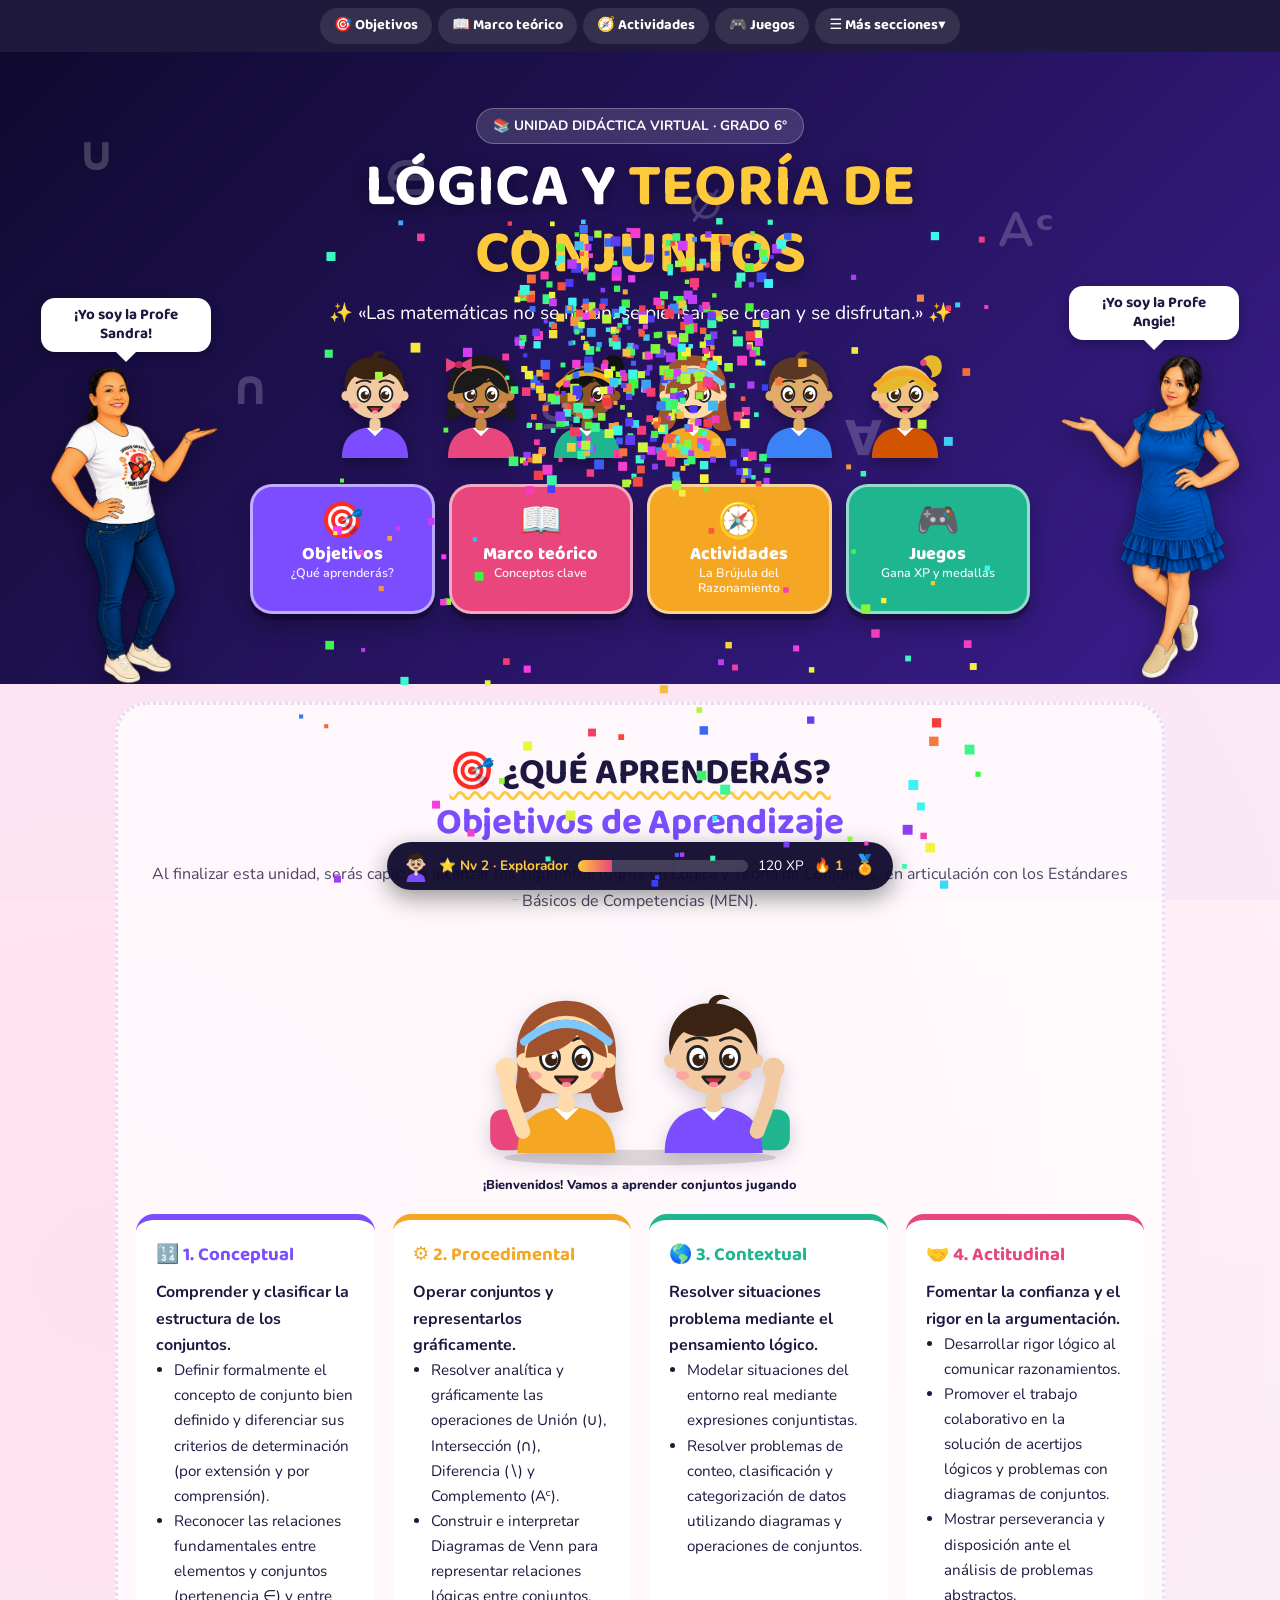
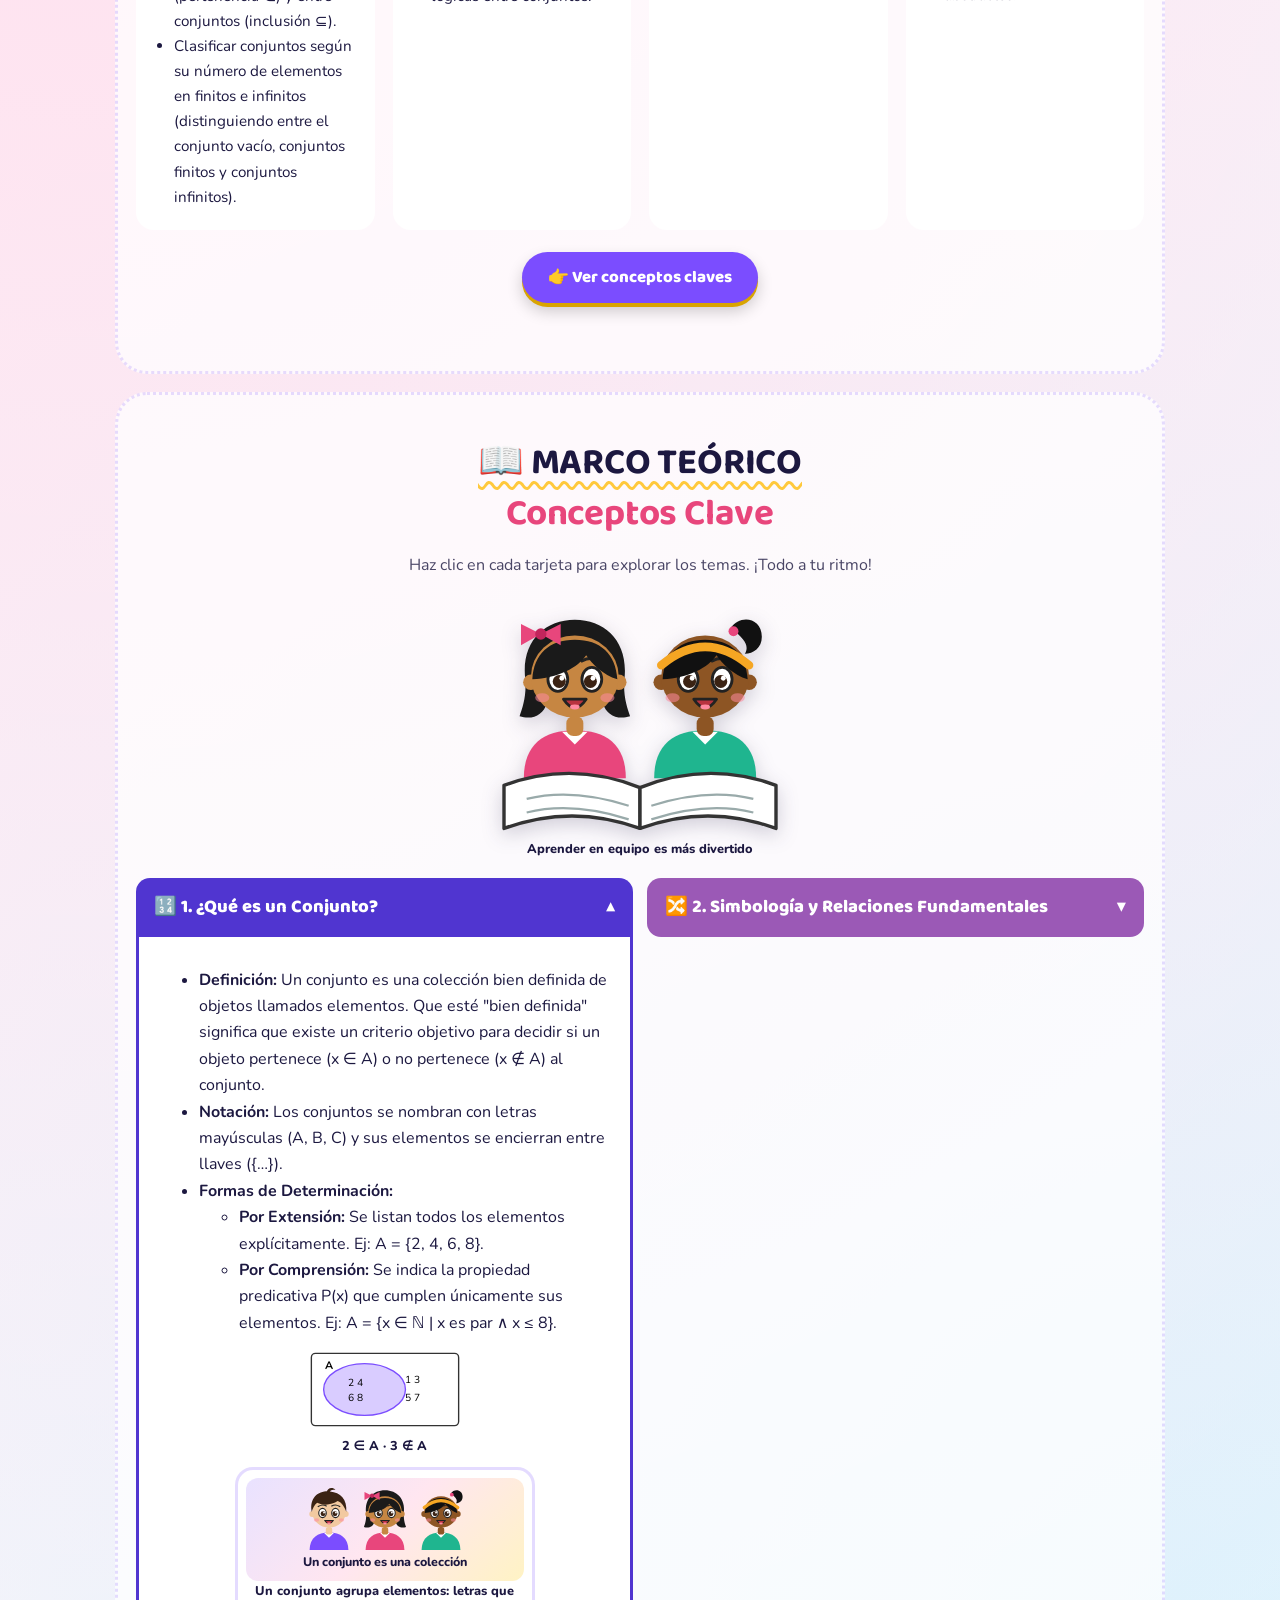
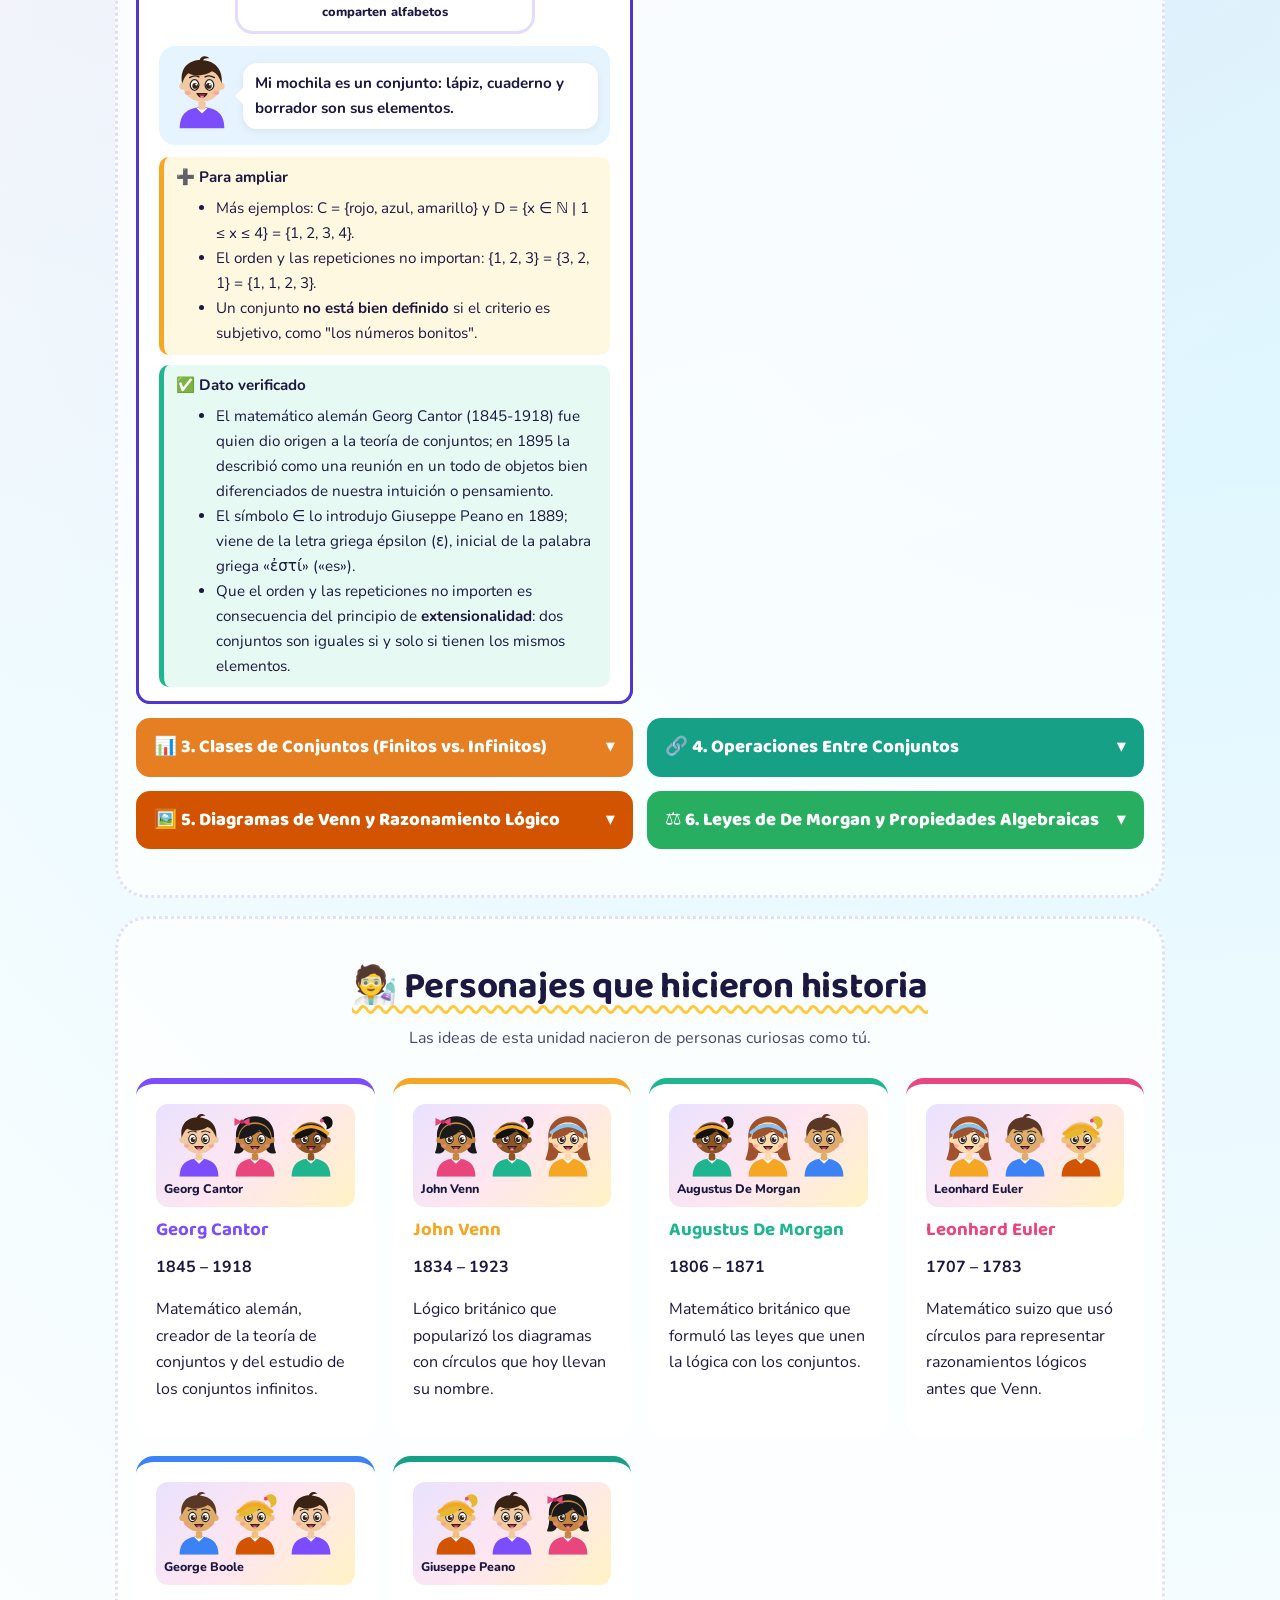
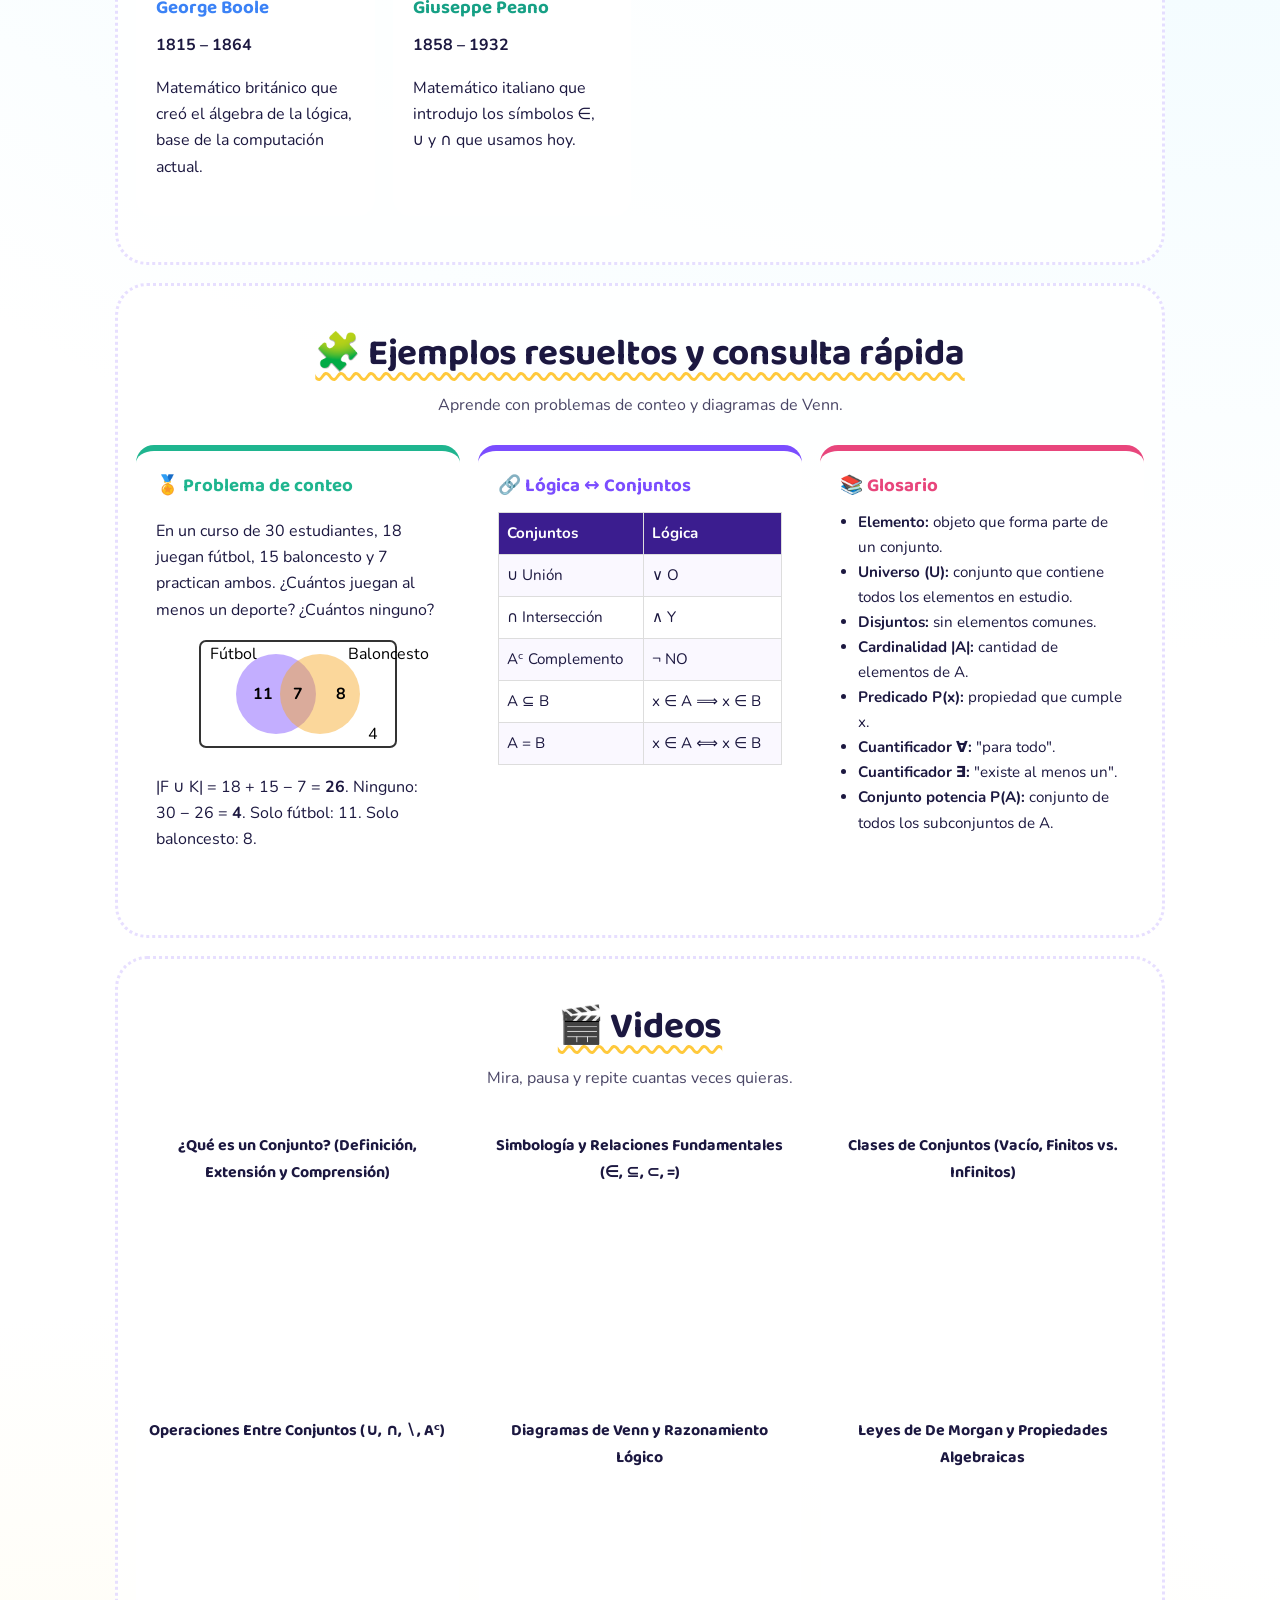
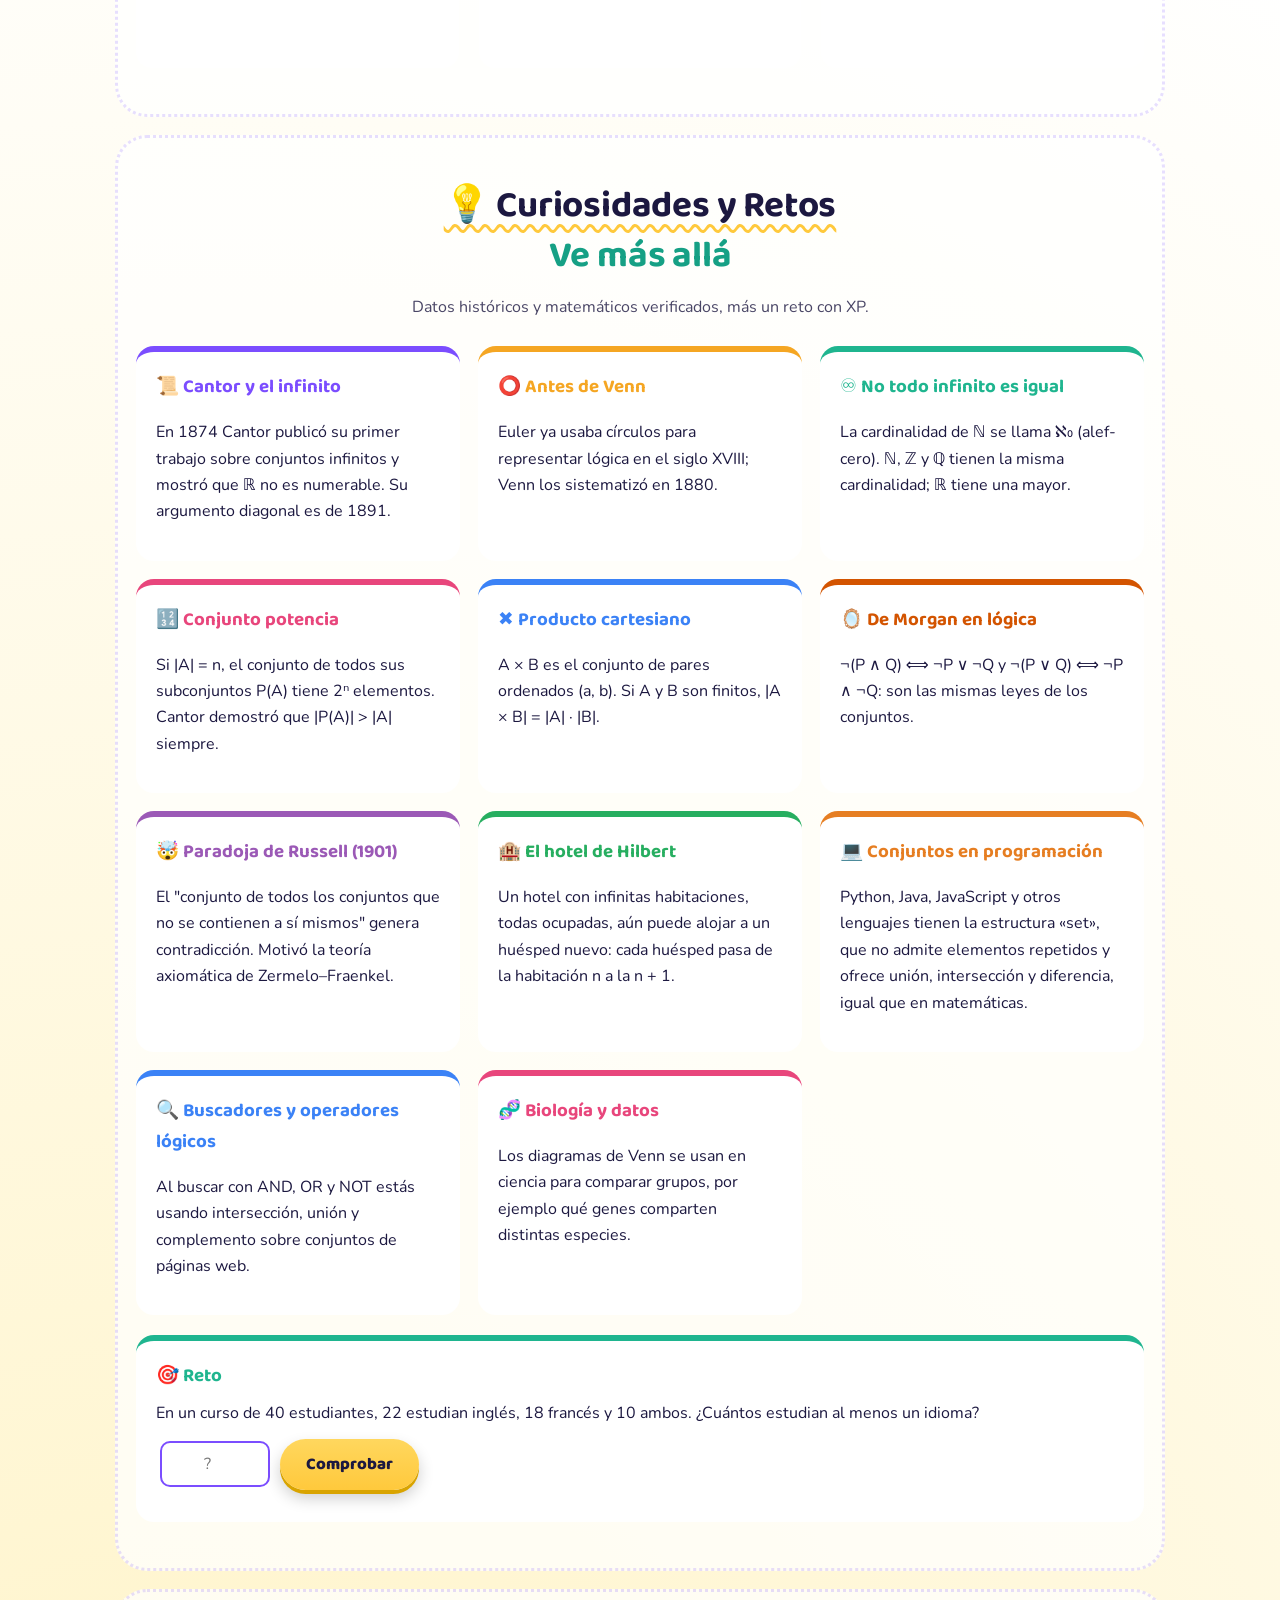
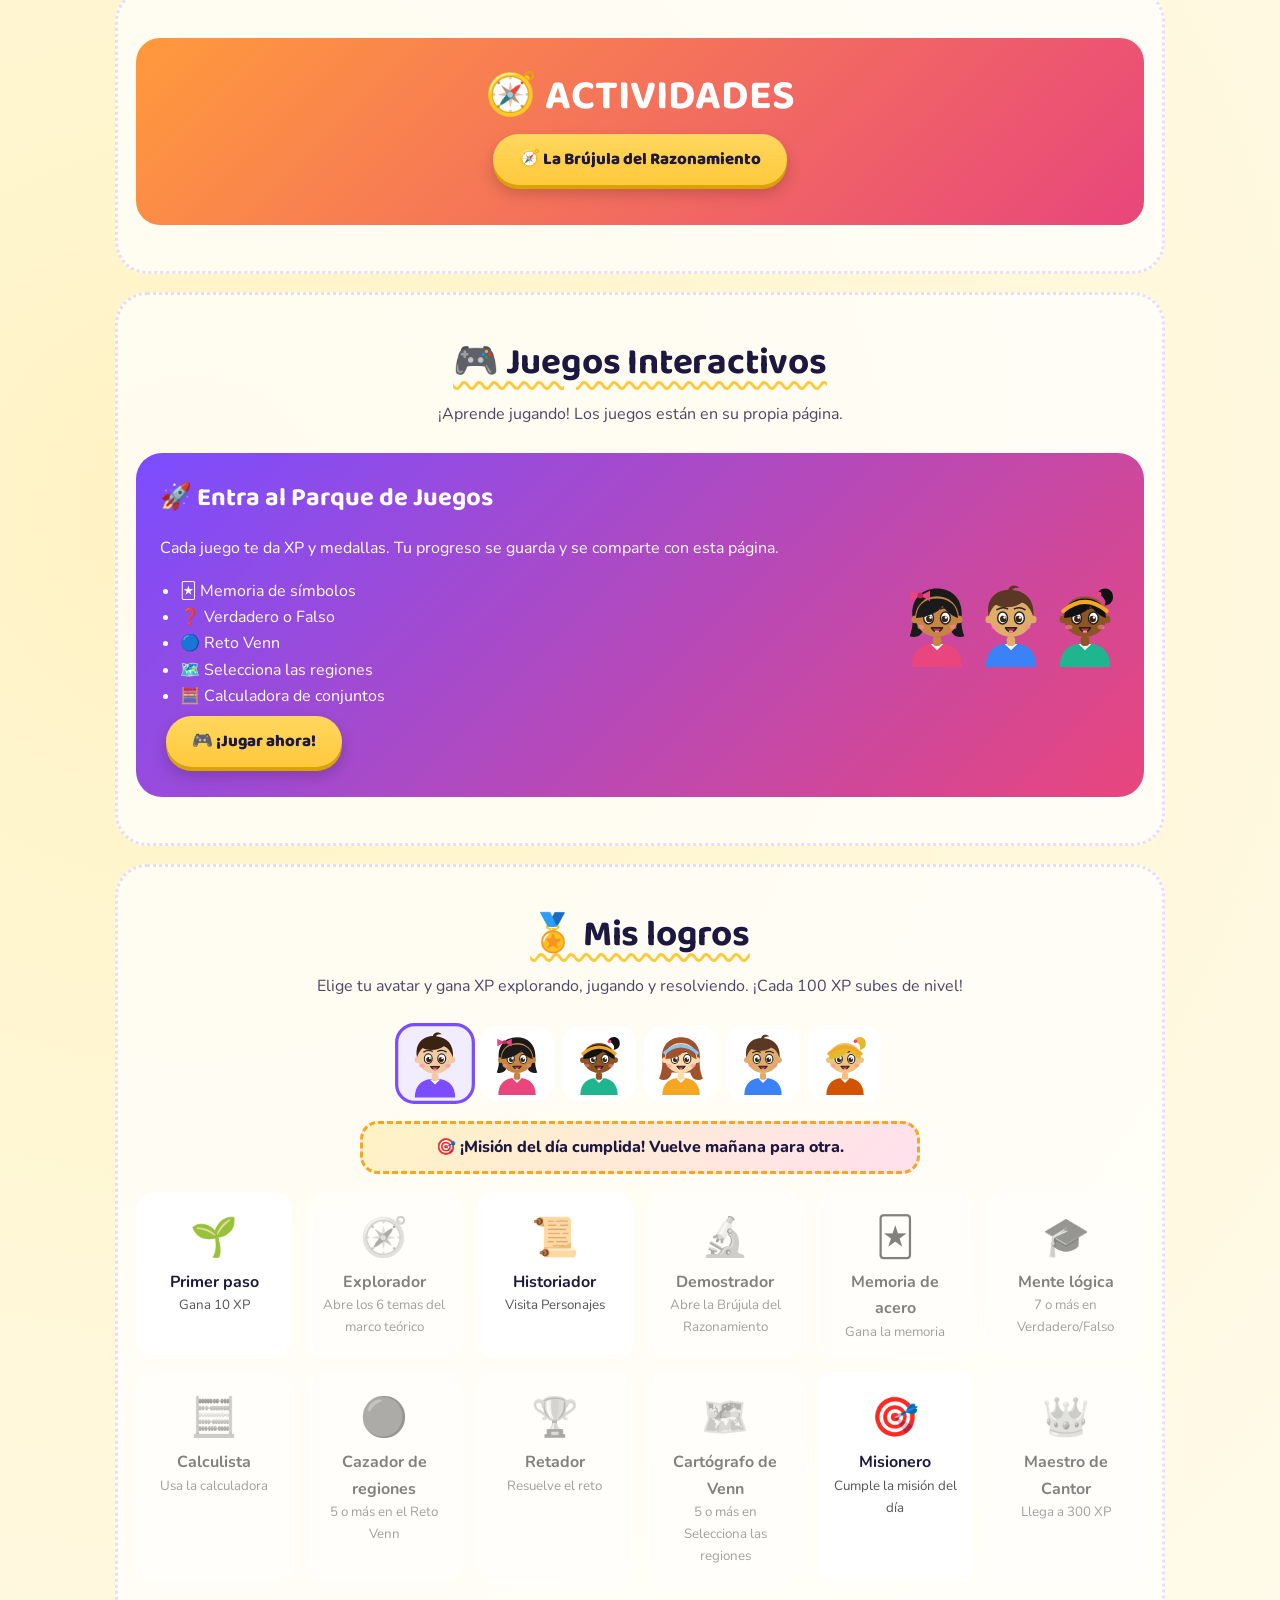
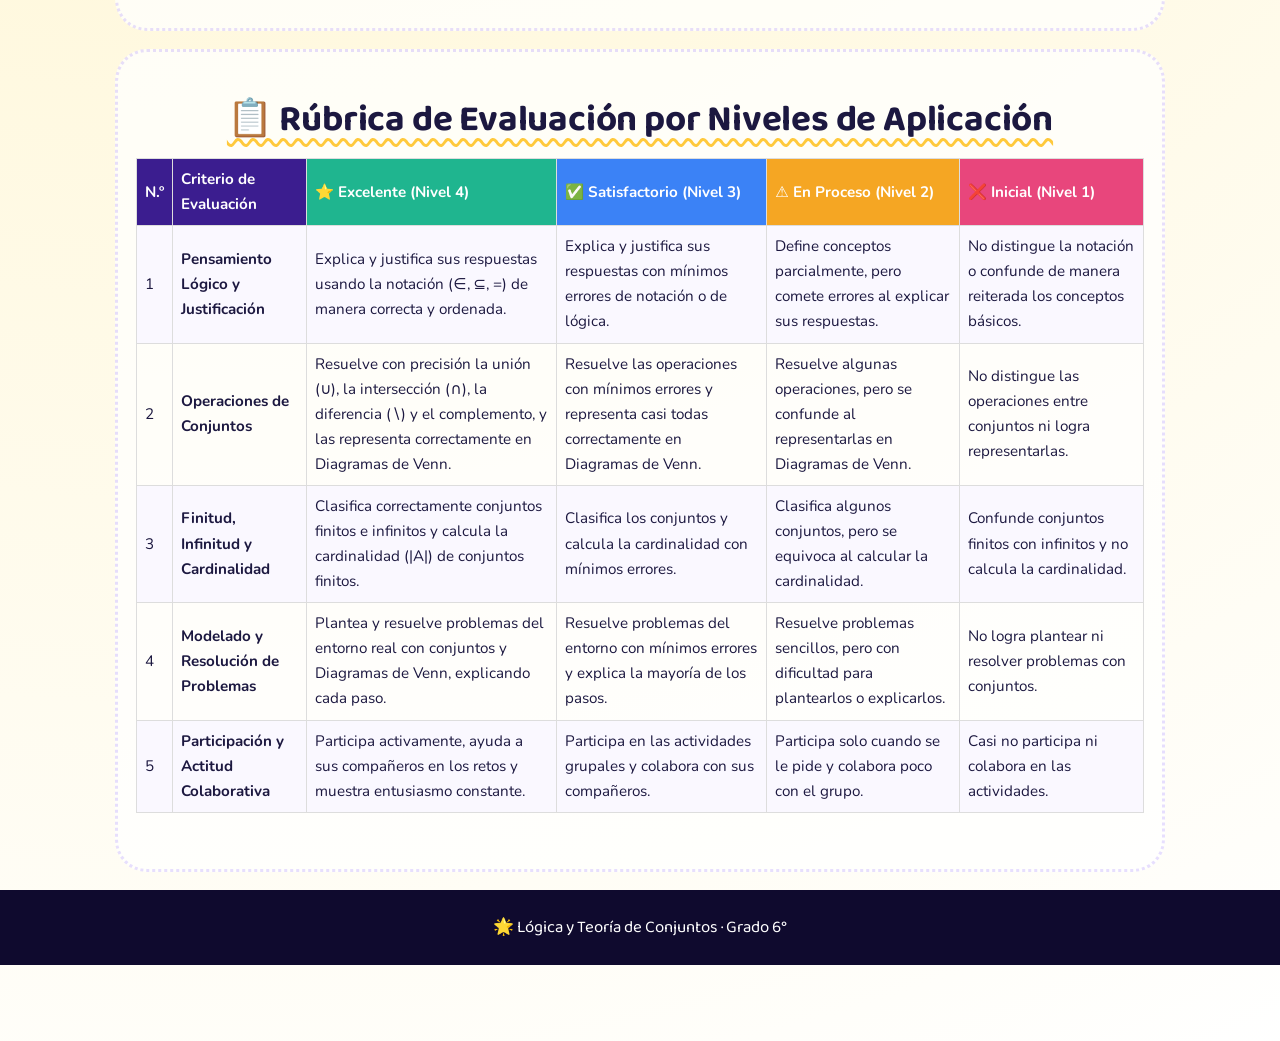
==== index.html @ bda92c62 "Lógica" ====
<!DOCTYPE html>
<html lang="es">

<head>
    <meta charset="utf-8">
    <meta name="viewport" content="width=device-width,initial-scale=1">
    <meta http-equiv="Content-Security-Policy" content="upgrade-insecure-requests">
    <title>Lógica y Teoría de Conjuntos</title>
    <link rel="preconnect" href="https://fonts.googleapis.com">
    <link rel="preconnect" href="https://fonts.gstatic.com" crossorigin>
    <link
        href="https://fonts.googleapis.com/css2?family=Baloo+2:wght@600;700;800&family=Nunito:wght@400;600;700;800&display=swap"
        rel="stylesheet">
    <link rel="stylesheet" href="style.css">
</head>

<body>

    <nav>
        <a href="#objetivos">🎯 Objetivos</a>
        <a href="#marco">📖 Marco teórico</a>
        <a href="#actividades">🧭 Actividades</a>
        <a href="Juegos.html">🎮 Juegos</a>
        <details class="navmore">
            <summary>☰ Más secciones</summary>
            <div>
                <a href="#objetivos">🎯 Objetivos</a>
                <a href="#marco">📖 Marco teórico</a>
                <a href="#historia">🧑‍🔬 Historia</a>
                <a href="#ejemplos">🧩 Ejemplos</a>
                <a href="#videos">🎬 Videos</a>
                <a href="#retos">💡 Curiosidades</a>
                <a href="#actividades">🧭 Actividades</a>
                <a href="#juegos">🎮 Juegos</a>
                <a href="#logros">🏅 Logros</a>
                <a href="#rubrica">📋 Rúbrica</a>
            </div>
        </details>
    </nav>

    <header class="hero hero-profes"><span class="pill">📚 UNIDAD DIDÁCTICA VIRTUAL · GRADO 6°</span>
        <h1>LÓGICA Y <span>TEORÍA DE CONJUNTOS</span></h1>
        <p class="quote">✨ «Las matemáticas no se miran: se piensan, se crean y se disfrutan.» ✨</p>
        <div class="kidstrip" data-kids="0,1,2,3,4,5"></div>
        <div class="hbtns">
            <a class="hb" style="--c:#7b4dff" href="#objetivos"><i>🎯</i>Objetivos<small>¿Qué aprenderás?</small></a>
            <a class="hb" style="--c:#e8467c" href="#marco"><i>📖</i>Marco teórico<small>Conceptos clave</small></a>
            <a class="hb" style="--c:#f5a623" href="#actividades"><i>🧭</i>Actividades<small>La Brújula del
                    Razonamiento</small></a>
            <a class="hb" style="--c:#1fb58f" href="Juegos.html"><i>🎮</i>Juegos<small>Gana XP y medallas</small></a>
        </div>
        <div class="profe profe-l"><span class="bub">¡Yo soy la Profe Sandra!</span><img src="Profe 1.png"
                alt="Profe Sandra"></div>
        <div class="profe profe-r"><span class="bub">¡Yo soy la Profe Angie!</span><img src="Profe 2.png"
                alt="Profe Angie"></div>
    </header>

    <section id="objetivos">
        <h2>🎯 ¿QUÉ APRENDERÁS?</h2>
        <h2 style="color:#7b4dff">Objetivos de Aprendizaje</h2>
        <p class="sub">Al finalizar esta unidad, serás capaz de alcanzar los siguientes logros en Lógica y Teoría de
            Conjuntos, en articulación con los Estándares Básicos de Competencias (MEN).</p>
        <figure class="scenefig"><img loading="lazy"
                src="https://freesvg.org/img/1575741189Boy-And-Girl-Students-colour.png"
                alt="Niña y niño caminando a la escuela con mochilas" data-scene="school" onerror="window.fb&&fb(this)">
            <figcaption>¡Bienvenidos! Vamos a aprender conjuntos jugando</figcaption>
        </figure>
        <div class="grid">
            <div class="card" style="--c:#7b4dff">
                <h3>🔢 1. Conceptual</h3><b>Comprender y clasificar la estructura de los conjuntos.</b>
                <ul>
                    <li>Definir formalmente el concepto de conjunto bien definido y diferenciar sus criterios de
                        determinación (por extensión y por comprensión).</li>
                    <li>Reconocer las relaciones fundamentales entre elementos y conjuntos (pertenencia ∈) y entre
                        conjuntos (inclusión ⊆).</li>
                    <li>Clasificar conjuntos según su número de elementos en finitos e infinitos (distinguiendo entre el
                        conjunto vacío, conjuntos finitos y conjuntos infinitos).</li>
                </ul>
            </div>
            <div class="card" style="--c:#f5a623">
                <h3>⚙️ 2. Procedimental</h3><b>Operar conjuntos y representarlos gráficamente.</b>
                <ul>
                    <li>Resolver analítica y gráficamente las operaciones de Unión (∪), Intersección (∩), Diferencia (∖)
                        y Complemento (Aᶜ).</li>
                    <li>Construir e interpretar Diagramas de Venn para representar relaciones lógicas entre conjuntos.
                    </li>
                </ul>
            </div>
            <div class="card" style="--c:#1fb58f">
                <h3>🌎 3. Contextual</h3><b>Resolver situaciones problema mediante el pensamiento lógico.</b>
                <ul>
                    <li>Modelar situaciones del entorno real mediante expresiones conjuntistas.</li>
                    <li>Resolver problemas de conteo, clasificación y categorización de datos utilizando diagramas y
                        operaciones de conjuntos.</li>
                </ul>
            </div>
            <div class="card" style="--c:#e8467c">
                <h3>🤝 4. Actitudinal</h3><b>Fomentar la confianza y el rigor en la argumentación.</b>
                <ul>
                    <li>Desarrollar rigor lógico al comunicar razonamientos.</li>
                    <li>Promover el trabajo colaborativo en la solución de acertijos lógicos y problemas con diagramas
                        de conjuntos.</li>
                    <li>Mostrar perseverancia y disposición ante el análisis de problemas abstractos.</li>
                </ul>
            </div>
        </div>
        <p style="text-align:center"><a class="btn" style="background:#7b4dff;color:#fff" href="#marco">👉 Ver conceptos
                claves</a></p>
    </section>

    <section id="marco">
        <h2>📖 MARCO TEÓRICO</h2>
        <h2 style="color:#e8467c">Conceptos Clave</h2>
        <p class="sub">Haz clic en cada tarjeta para explorar los temas. ¡Todo a tu ritmo!</p>
        <figure class="scenefig"><img loading="lazy" src="https://freesvg.org/img/Children.png"
                alt="Niños aprendiendo juntos" data-scene="read" onerror="window.fb&&fb(this)">
            <figcaption>Aprender en equipo es más divertido</figcaption>
        </figure>
        <div class="two">

            <details style="--c:#5035d0" open>
                <summary>🔢 1. ¿Qué es un Conjunto?</summary>
                <div>
                    <ul>
                        <li><b>Definición:</b> Un conjunto es una colección bien definida de objetos llamados elementos.
                            Que esté "bien definida" significa que existe un criterio objetivo para decidir si un objeto
                            pertenece (x ∈ A) o no pertenece (x ∉ A) al conjunto.</li>
                        <li><b>Notación:</b> Los conjuntos se nombran con letras mayúsculas (A, B, C) y sus elementos se
                            encierran entre llaves ({…}).</li>
                        <li><b>Formas de Determinación:</b>
                            <ul>
                                <li><b>Por Extensión:</b> Se listan todos los elementos explícitamente. Ej: A = {2, 4,
                                    6, 8}.</li>
                                <li><b>Por Comprensión:</b> Se indica la propiedad predicativa P(x) que cumplen
                                    únicamente sus elementos. Ej: A = {x ∈ ℕ | x es par ∧ x ≤ 8}.</li>
                            </ul>
                        </li>
                    </ul>
                    <div class="figs">
                        <figure><svg viewBox="0 0 220 110">
                                <rect x="2" y="2" width="216" height="106" rx="6" fill="#fff" stroke="#333"
                                    stroke-width="2" />
                                <ellipse cx="80" cy="55" rx="60" ry="38" fill="#d9ccff" stroke="#7b4dff"
                                    stroke-width="2" /><text x="55" y="50" font-size="15">2 4</text><text x="55" y="72"
                                    font-size="15">6 8</text><text x="140" y="45" font-size="15">1 3</text><text x="140"
                                    y="72" font-size="15">5 7</text><text x="22" y="25" font-weight="700">A</text>
                            </svg>
                            <figcaption>2 ∈ A · 3 ∉ A</figcaption>
                        </figure>
                        <figure class="ph"><img loading="lazy"
                                src="https://commons.wikimedia.org/wiki/Special:FilePath/Venn_diagram_gr_la_ru.svg?width=320"
                                alt="Conjuntos de letras griegas, latinas y rusas representados con círculos"
                                data-fb="Un conjunto es una colección" data-k="0" onerror="window.fb&&fb(this)">
                            <figcaption>Un conjunto agrupa elementos: letras que comparten alfabetos</figcaption>
                        </figure>
                    </div>
                    <div class="kidsay"><span data-kid="0"></span>
                        <p>Mi mochila es un conjunto: lápiz, cuaderno y borrador son sus elementos.</p>
                    </div>
                    <div class="more"><b>➕ Para ampliar</b>
                        <ul>
                            <li>Más ejemplos: C = {rojo, azul, amarillo} y D = {x ∈ ℕ | 1 ≤ x ≤ 4} = {1, 2, 3, 4}.</li>
                            <li>El orden y las repeticiones no importan: {1, 2, 3} = {3, 2, 1} = {1, 1, 2, 3}.</li>
                            <li>Un conjunto <b>no está bien definido</b> si el criterio es subjetivo, como "los números
                                bonitos".</li>
                        </ul>
                    </div>
                    <div class="fact"><b>✅ Dato verificado</b>
                        <ul>
                            <li>El matemático alemán Georg Cantor (1845-1918) fue quien dio origen a la teoría de
                                conjuntos; en 1895 la describió como una reunión en un todo de objetos bien
                                diferenciados de nuestra intuición o pensamiento.</li>
                            <li>El símbolo ∈ lo introdujo Giuseppe Peano en 1889; viene de la letra griega épsilon (ε),
                                inicial de la palabra griega «ἐστί» («es»).</li>
                            <li>Que el orden y las repeticiones no importen es consecuencia del principio de
                                <b>extensionalidad</b>: dos conjuntos son iguales si y solo si tienen los mismos
                                elementos.
                            </li>
                        </ul>
                    </div>
                </div>
            </details>

            <details style="--c:#9b59b6">
                <summary>🔀 2. Simbología y Relaciones Fundamentales</summary>
                <div>
                    <ul>
                        <li><b>Pertenencia (∈):</b> Relaciona un elemento con un conjunto. Ej: Si A = {1, 3, 5},
                            entonces 3 ∈ A y 4 ∉ A.</li>
                        <li><b>Inclusión / Subconjunto (⊆):</b> Relaciona un conjunto con otro conjunto.<div class="f">A
                                ⊆ B ⟺ ∀x (x ∈ A ⟹ x ∈ B)</div>(Todo elemento de A también pertenece a B).</li>
                        <li><b>Igualdad de Conjuntos (=):</b> Dos conjuntos son iguales si tienen exactamente los mismos
                            elementos.</li>
                    </ul>
                    <div class="figs">
                        <figure class="ph"><img loading="lazy"
                                src="https://commons.wikimedia.org/wiki/Special:FilePath/Venn_A_subset_B.svg?width=320"
                                alt="Diagrama de Venn: el conjunto A dentro del conjunto B (A ⊆ B)"
                                data-fb="A ⊆ B: A está dentro de B" data-k="1" onerror="window.fb&&fb(this)">
                            <figcaption>A ⊆ B: el círculo A queda dentro del círculo B</figcaption>
                        </figure>
                    </div>
                    <div class="kidsay"><span data-kid="1"></span>
                        <p>Mi curso (A) está dentro del colegio (B): ¡todos los de mi curso son del colegio! A ⊆ B.</p>
                    </div>
                    <div class="more"><b>➕ Para ampliar</b>
                        <ul>
                            <li><b>∈ vs ⊆:</b> 3 ∈ {1, 3, 5}, pero {3} ⊆ {1, 3, 5}. El primero relaciona elemento y
                                conjunto; el segundo, conjunto y conjunto.</li>
                            <li><b>Subconjunto propio (⊂):</b> A ⊂ B si A ⊆ B y A ≠ B.</li>
                            <li>Un conjunto con n elementos tiene 2ⁿ subconjuntos. Ej: {a, b} tiene 4: ∅, {a}, {b}, {a,
                                b}.</li>
                        </ul>
                    </div>
                    <div class="fact"><b>✅ Dato verificado</b>
                        <ul>
                            <li>La inclusión es <b>reflexiva</b> (A ⊆ A), <b>antisimétrica</b> (A ⊆ B y B ⊆ A ⟹ A = B)
                                y <b>transitiva</b> (A ⊆ B y B ⊆ C ⟹ A ⊆ C).</li>
                            <li>En distintos textos, el símbolo ⊂ puede significar «subconjunto» (incluso igual) o
                                «subconjunto propio»; por eso ⊆ y ⊊ se usan para evitar confusiones.</li>
                        </ul>
                    </div>
                </div>
            </details>

            <details style="--c:#e67e22">
                <summary>📊 3. Clases de Conjuntos (Finitos vs. Infinitos)</summary>
                <div>
                    <ul>
                        <li><b>Conjunto Vacío (∅ o {}):</b> Es el conjunto que no posee ningún elemento. Por definición,
                            el conjunto vacío es subconjunto de cualquier conjunto (∅ ⊆ A).</li>
                        <li><b>Conjunto Finito:</b> Es aquel cuyo número de elementos (cardinalidad |A|) se puede contar
                            mediante un número natural n ∈ ℕ. Ej: B = {a, e, i, o, u} ⟹ |B| = 5.</li>
                        <li><b>Conjunto Infinito:</b> Es aquel que no es finito; su número de elementos es ilimitado.
                        </li>
                        <li><b>Ejemplos de conjuntos infinitos de números:</b> Los números naturales (ℕ), enteros (ℤ),
                            racionales (ℚ) y reales (ℝ).</li>
                    </ul>
                    <div class="figs">
                        <figure><svg viewBox="0 0 220 130">
                                <ellipse cx="110" cy="65" rx="105" ry="60" fill="#ffd9e6" stroke="#e8467c"
                                    stroke-width="2" />
                                <ellipse cx="110" cy="75" rx="80" ry="45" fill="#fff0c2" stroke="#f5a623"
                                    stroke-width="2" />
                                <ellipse cx="110" cy="85" rx="55" ry="30" fill="#c8f2e6" stroke="#1fb58f"
                                    stroke-width="2" />
                                <ellipse cx="110" cy="92" rx="30" ry="17" fill="#d9ccff" stroke="#7b4dff"
                                    stroke-width="2" /><text x="110" y="22" text-anchor="middle"
                                    font-weight="700">ℝ</text><text x="110" y="44" text-anchor="middle"
                                    font-weight="700">ℚ</text><text x="110" y="68" text-anchor="middle"
                                    font-weight="700">ℤ</text><text x="110" y="97" text-anchor="middle"
                                    font-weight="700">ℕ</text>
                            </svg>
                            <figcaption>ℕ ⊂ ℤ ⊂ ℚ ⊂ ℝ</figcaption>
                        </figure>
                        <figure class="ph"><img loading="lazy"
                                src="https://commons.wikimedia.org/wiki/Special:FilePath/Hilbert%27s_Hotel.svg?width=320"
                                alt="Ilustración del Hotel infinito de Hilbert" data-fb="El hotel infinito de Hilbert"
                                data-k="2" onerror="window.fb&&fb(this)">
                            <figcaption>El hotel infinito de Hilbert: siempre cabe un huésped más</figcaption>
                        </figure>
                    </div>
                    <div class="kidsay"><span data-kid="2"></span>
                        <p>Un salón vacío no tiene a nadie: es ∅. ¡Pero una caja con un solo juguete ya es {juguete}!
                        </p>
                    </div>
                    <div class="more"><b>➕ Para ampliar</b>
                        <ul>
                            <li><b>Conjunto unitario:</b> tiene un solo elemento. Ej: {7}.</li>
                            <li>∅ no es lo mismo que {∅}: el primero no tiene elementos y el segundo tiene uno.</li>
                            <li>Ej: C = {x ∈ ℕ | x es múltiplo de 5} es infinito: {5, 10, 15, …}.</li>
                        </ul>
                    </div>
                    <div class="fact"><b>✅ Dato verificado</b>
                        <ul>
                            <li>El símbolo ∅ fue propuesto por André Weil (grupo Bourbaki) en 1939, inspirado en la
                                letra Ø de los alfabetos danés y noruego.</li>
                            <li>Un conjunto es infinito si se puede poner en correspondencia biunívoca (biyección) con
                                una parte propia de sí mismo. Ej: n ↦ 2n relaciona ℕ con los números pares.</li>
                            <li>ℕ y ℤ tienen la misma cardinalidad (ℵ₀): se pueden ordenar como 0, 1, −1, 2, −2, 3, −3…
                            </li>
                            <li>El «Hotel de Hilbert» es una analogía del matemático David Hilbert para explicar que un
                                infinito numerable «lleno» aún puede recibir nuevos elementos.</li>
                        </ul>
                    </div>
                </div>
            </details>

            <details style="--c:#16a085">
                <summary>🔗 4. Operaciones Entre Conjuntos</summary>
                <div>
                    <ul>
                        <li><b>Unión (A ∪ B):</b> Conjunto de elementos que están en A, en B o en ambos.<div class="f">A
                                ∪ B = {x | x ∈ A ∨ x ∈ B}</div>
                        </li>
                        <li><b>Intersección (A ∩ B):</b> Conjunto de elementos comunes que pertenecen simultáneamente a
                            A y a B.<div class="f">A ∩ B = {x | x ∈ A ∧ x ∈ B}</div>(Si A ∩ B = ∅, los conjuntos se
                            llaman disjuntos).</li>
                        <li><b>Diferencia (A ∖ B o A − B):</b> Elementos que pertenecen a A pero no a B.<div class="f">A
                                ∖ B = {x | x ∈ A ∧ x ∉ B}</div>
                        </li>
                        <li><b>Complemento (Aᶜ o A'):</b> Elementos del conjunto universal U que no están en A.<div
                                class="f">Aᶜ = {x ∈ U | x ∉ A}</div>
                        </li>
                    </ul>
                    <div class="figs">
                        <figure><svg viewBox="0 0 160 100">
                                <rect x="2" y="2" width="156" height="96" rx="6" fill="#fff" stroke="#333"
                                    stroke-width="2" />
                                <circle cx="62" cy="50" r="32" fill="#7b4dff" fill-opacity=".6" />
                                <circle cx="98" cy="50" r="32" fill="#7b4dff" fill-opacity=".6" />
                            </svg>
                            <figcaption>A ∪ B</figcaption>
                        </figure>
                        <figure><svg viewBox="0 0 160 100">
                                <rect x="2" y="2" width="156" height="96" rx="6" fill="#fff" stroke="#333"
                                    stroke-width="2" />
                                <circle cx="62" cy="50" r="32" fill="none" stroke="#333" />
                                <circle cx="98" cy="50" r="32" fill="none" stroke="#333" />
                                <clipPath id="cp">
                                    <circle cx="62" cy="50" r="32" />
                                </clipPath>
                                <circle cx="98" cy="50" r="32" fill="#1fb58f" clip-path="url(#cp)" />
                            </svg>
                            <figcaption>A ∩ B</figcaption>
                        </figure>
                        <figure><svg viewBox="0 0 160 100">
                                <rect x="2" y="2" width="156" height="96" rx="6" fill="#fff" stroke="#333"
                                    stroke-width="2" />
                                <circle cx="62" cy="50" r="32" fill="#f5a623" />
                                <circle cx="98" cy="50" r="32" fill="#fff" stroke="#333" />
                            </svg>
                            <figcaption>A ∖ B</figcaption>
                        </figure>
                        <figure><svg viewBox="0 0 160 100">
                                <rect x="2" y="2" width="156" height="96" rx="6" fill="#e8467c" stroke="#333"
                                    stroke-width="2" />
                                <circle cx="62" cy="50" r="32" fill="#fff" stroke="#333" />
                            </svg>
                            <figcaption>Aᶜ</figcaption>
                        </figure>
                        <figure><img loading="lazy"
                                src="https://commons.wikimedia.org/wiki/Special:FilePath/Venn0001.svg?width=260"
                                alt="Intersección de dos conjuntos" data-fb="Intersección" data-k="3"
                                onerror="window.fb&&fb(this)">
                            <figcaption>Intersección</figcaption>
                        </figure>
                        <figure><img loading="lazy"
                                src="https://commons.wikimedia.org/wiki/Special:FilePath/Venn0111.svg?width=260"
                                alt="Unión de dos conjuntos" data-fb="Unión" data-k="4" onerror="window.fb&&fb(this)">
                            <figcaption>Unión</figcaption>
                        </figure>
                        <figure><img loading="lazy"
                                src="https://commons.wikimedia.org/wiki/Special:FilePath/Venn0110.svg?width=260"
                                alt="Diferencia simétrica de dos conjuntos" data-fb="Diferencia simétrica" data-k="5"
                                onerror="window.fb&&fb(this)">
                            <figcaption>A Δ B</figcaption>
                        </figure>
                    </div>
                    <div class="kidsay"><span data-kid="3"></span>
                        <p>Si Ana y yo juntamos nuestras canicas, hacemos la unión. Las que ambos tenemos iguales son la
                            intersección.</p>
                    </div>
                    <div class="more"><b>➕ Para ampliar</b>
                        <ul>
                            <li><b>Ejemplo:</b> A = {1, 2, 3, 4} y B = {3, 4, 5, 6}.<br>A ∪ B = {1, 2, 3, 4, 5, 6} · A ∩
                                B = {3, 4} · A ∖ B = {1, 2} · B ∖ A = {5, 6}</li>
                            <li><b>Diferencia simétrica:</b> A Δ B = (A ∖ B) ∪ (B ∖ A) = {1, 2, 5, 6}.</li>
                            <li><b>Cardinalidad de la unión:</b> |A ∪ B| = |A| + |B| − |A ∩ B|.</li>
                        </ul>
                    </div>
                    <div class="fact"><b>✅ Dato verificado</b>
                        <ul>
                            <li>Los símbolos ∪ e ∩ fueron introducidos por Giuseppe Peano en 1888.</li>
                            <li>La diferencia A ∖ B también se puede escribir como A ∩ Bᶜ.</li>
                            <li>El producto cartesiano A × B es otra operación: reúne todos los pares ordenados (a, b)
                                con a ∈ A y b ∈ B.</li>
                        </ul>
                    </div>
                </div>
            </details>

            <details style="--c:#d35400">
                <summary>🖼️ 5. Diagramas de Venn y Razonamiento Lógico</summary>
                <div>
                    <ul>
                        <li><b>Diagramas de Venn:</b> Representaciones gráficas planas (usualmente círculos dentro de un
                            rectángulo que representa el Universo U) utilizadas para visualizar relaciones de inclusión,
                            intersección y áreas sombreadas de operaciones conjuntistas.</li>
                        <li><b>Conexión entre Lógica y Conjuntos:</b>
                            <ul>
                                <li>La Unión (∪) equivale a la disyunción lógica O (∨).</li>
                                <li>La Intersección (∩) equivale a la conjunción lógica Y (∧).</li>
                                <li>El Complemento (Aᶜ) equivale a la negación lógica NO (¬).</li>
                            </ul>
                        </li>
                    </ul>
                    <svg viewBox="0 0 300 150" style="max-width:300px;display:block;margin:auto">
                        <rect x="5" y="5" width="290" height="140" fill="#fff8e1" stroke="#d35400" stroke-width="3"
                            rx="8" />
                        <circle cx="120" cy="75" r="50" fill="#7b4dff" fill-opacity=".5" />
                        <circle cx="180" cy="75" r="50" fill="#e8467c" fill-opacity=".5" /><text x="95" y="80"
                            font-weight="700">A</text><text x="195" y="80" font-weight="700">B</text><text x="268"
                            y="135" font-weight="700">U</text>
                    </svg>
                    <div class="figs">
                        <figure class="ph"><img loading="lazy"
                                src="https://commons.wikimedia.org/wiki/Special:FilePath/John_Venn.jpg?width=300"
                                alt="Retrato de John Venn" data-fb="John Venn" data-k="0" onerror="window.fb&&fb(this)">
                            <figcaption>John Venn, creador de los diagramas que llevan su nombre</figcaption>
                        </figure>
                    </div>
                    <div class="kidsay"><span data-kid="4"></span>
                        <p>En mi salón, el círculo de «fútbol» y el de «baloncesto» se cruzan donde están los que juegan
                            ambos.</p>
                    </div>
                    <div class="more"><b>➕ Para ampliar</b>
                        <ul>
                            <li><b>Cómo se dibuja:</b> 1) rectángulo para U; 2) un círculo por conjunto; 3) si comparten
                                elementos, los círculos se cruzan; 4) se sombrea la región pedida.</li>
                            <li><b>Ejemplo de la vida real:</b> en un curso, F = quienes juegan fútbol y K = quienes
                                juegan baloncesto. F ∩ K son quienes practican ambos deportes.</li>
                            <li><b>Equivalencias:</b> ⊆ ↔ ⟹ (implicación) · = ↔ ⟺ (equivalencia).</li>
                        </ul>
                    </div>
                    <div class="fact"><b>✅ Dato verificado</b>
                        <ul>
                            <li>John Venn presentó sus diagramas en 1880 en un artículo de la revista <i>Philosophical
                                    Magazine</i>. El nombre «diagrama de Venn» se popularizó después, desde el filósofo
                                Clarence Irving Lewis (1918).</li>
                            <li>Antes, Leonhard Euler (siglo XVIII) ya usaba círculos para ilustrar razonamientos
                                lógicos; por eso a veces se habla de «diagramas de Euler».</li>
                            <li>Con n conjuntos, un diagrama de Venn completo debe mostrar 2ⁿ regiones: con 2 círculos
                                hay 4 regiones (incluida la exterior) y con 3 círculos hay 8.</li>
                            <li>Estas ideas conectan la lógica con la electrónica: las compuertas AND, OR y NOT de los
                                circuitos digitales siguen ∩, ∪ y complemento.</li>
                        </ul>
                    </div>
                </div>
            </details>

            <details style="--c:#27ae60">
                <summary>⚖️ 6. Leyes de De Morgan y Propiedades Algebraicas</summary>
                <div>
                    <ul>
                        <li><b>Leyes de De Morgan:</b>
                            <ul>
                                <li>El complemento de la unión es la intersección de los complementos:<div class="f">(A
                                        ∪ B)ᶜ = Aᶜ ∩ Bᶜ</div>
                                </li>
                                <li>El complemento de la intersección es la unión de los complementos:<div class="f">(A
                                        ∩ B)ᶜ = Aᶜ ∪ Bᶜ</div>
                                </li>
                            </ul>
                        </li>
                        <li><b>Propiedades de las Operaciones:</b>
                            <ul>
                                <li><b>Conmutativa:</b> A ∪ B = B ∪ A y A ∩ B = B ∩ A</li>
                                <li><b>Asociativa:</b> (A ∪ B) ∪ C = A ∪ (B ∪ C)</li>
                                <li><b>Distributiva:</b> A ∩ (B ∪ C) = (A ∩ B) ∪ (A ∩ C)</li>
                            </ul>
                        </li>
                    </ul>
                    <div class="figs">
                        <figure><svg viewBox="0 0 160 100">
                                <rect x="2" y="2" width="156" height="96" rx="6" fill="#3b82f6" stroke="#333"
                                    stroke-width="2" />
                                <circle cx="62" cy="50" r="32" fill="#fff" stroke="#333" />
                                <circle cx="98" cy="50" r="32" fill="#fff" stroke="#333" />
                            </svg>
                            <figcaption>(A ∪ B)ᶜ</figcaption>
                        </figure>
                        <figure class="ph"><img loading="lazy"
                                src="https://commons.wikimedia.org/wiki/Special:FilePath/Augustus_De_Morgan_(1806-1871).jpg?width=300"
                                alt="Retrato de Augustus De Morgan" data-fb="Augustus De Morgan" data-k="1"
                                onerror="window.fb&&fb(this)">
                            <figcaption>Augustus De Morgan (1806-1871)</figcaption>
                        </figure>
                    </div>
                    <div class="kidsay"><span data-kid="5"></span>
                        <p>«No tengo perro ni gato» es lo mismo que «no tengo perro» y además «no tengo gato». ¡Eso es
                            De
                            Morgan!</p>
                    </div>
                    <div class="more"><b>➕ Para ampliar</b>
                        <ul>
                            <li><b>Más propiedades:</b> Idempotente A ∪ A = A · Identidad A ∪ ∅ = A y A ∩ U = A · Doble
                                complemento (Aᶜ)ᶜ = A · A ∪ Aᶜ = U · A ∩ Aᶜ = ∅ · Absorción A ∪ (A ∩ B) = A</li>
                            <li><b>Otra distributiva:</b> A ∪ (B ∩ C) = (A ∪ B) ∩ (A ∪ C).</li>
                            <li><b>Comprobación numérica:</b> U = {1, …, 6}, A = {1, 2}, B = {2, 3}. (A ∪ B)ᶜ = {4, 5,
                                6} y Aᶜ ∩ Bᶜ = {3, 4, 5, 6} ∩ {1, 4, 5, 6} = {4, 5, 6} ✔</li>
                        </ul>
                    </div>
                    <div class="fact"><b>✅ Dato verificado</b>
                        <ul>
                            <li>Augustus De Morgan publicó estas leyes en su libro <i>Formal Logic</i> (1847); la idea
                                ya aparecía en trabajos de lógicos medievales como Guillermo de Ockham.</li>
                            <li>George Boole (1854, <i>Las leyes del pensamiento</i>) desarrolló el álgebra que une la
                                lógica con las operaciones entre conjuntos: hoy se llama álgebra de Boole.</li>
                            <li>En programación y electrónica se usan a diario: NOT (a AND b) equivale a (NOT a) OR (NOT
                                b), y es la base de las compuertas NAND y NOR.</li>
                            <li>También valen para tres o más conjuntos: (A ∪ B ∪ C)ᶜ = Aᶜ ∩ Bᶜ ∩ Cᶜ.</li>
                        </ul>
                    </div>
                </div>
            </details>
        </div>
    </section>

    <section id="historia">
        <h2>🧑‍🔬 Personajes que hicieron historia</h2>
        <p class="sub">Las ideas de esta unidad nacieron de personas curiosas como tú.</p>
        <div class="grid">
            <div class="card" style="--c:#7b4dff"><img loading="lazy"
                    src="https://commons.wikimedia.org/wiki/Special:FilePath/Georg_Cantor2.jpg?width=200"
                    alt="Georg Cantor" data-fb="Georg Cantor" data-k="0" onerror="window.fb&&fb(this)">
                <h3>Georg Cantor</h3><b>1845 – 1918</b>
                <p>Matemático alemán, creador de la teoría de conjuntos y del estudio de los conjuntos infinitos.</p>
            </div>
            <div class="card" style="--c:#f5a623"><img loading="lazy"
                    src="https://commons.wikimedia.org/wiki/Special:FilePath/John_Venn.jpg?width=200" alt="John Venn"
                    data-fb="John Venn" data-k="1" onerror="window.fb&&fb(this)">
                <h3>John Venn</h3><b>1834 – 1923</b>
                <p>Lógico británico que popularizó los diagramas con círculos que hoy llevan su nombre.</p>
            </div>
            <div class="card" style="--c:#1fb58f"><img loading="lazy"
                    src="https://matematics.wordpress.com/wp-content/uploads/2018/04/e5cbf-demorgan.gif?w=500"
                    alt="Augustus De Morgan" data-fb="Augustus De Morgan" data-k="2" onerror="window.fb&&fb(this)">
                <h3>Augustus De Morgan</h3><b>1806 – 1871</b>
                <p>Matemático británico que formuló las leyes que unen la lógica con los conjuntos.</p>
            </div>
            <div class="card" style="--c:#e8467c"><img loading="lazy"
                    src="https://commons.wikimedia.org/wiki/Special:FilePath/Leonhard_Euler.jpg?width=200"
                    alt="Leonhard Euler" data-fb="Leonhard Euler" data-k="3" onerror="window.fb&&fb(this)">
                <h3>Leonhard Euler</h3><b>1707 – 1783</b>
                <p>Matemático suizo que usó círculos para representar razonamientos lógicos antes que Venn.</p>
            </div>
            <div class="card" style="--c:#3b82f6"><img loading="lazy"
                    src="https://commons.wikimedia.org/wiki/Special:FilePath/George_Boole_color.jpg?width=200"
                    alt="George Boole" data-fb="George Boole" data-k="4" onerror="window.fb&&fb(this)">
                <h3>George Boole</h3><b>1815 – 1864</b>
                <p>Matemático británico que creó el álgebra de la lógica, base de la computación actual.</p>
            </div>
            <div class="card" style="--c:#16a085"><img loading="lazy"
                    src="https://commons.wikimedia.org/wiki/Special:FilePath/Giuseppe_Peano.jpg?width=200"
                    alt="Giuseppe Peano" data-fb="Giuseppe Peano" data-k="5" onerror="window.fb&&fb(this)">
                <h3>Giuseppe Peano</h3><b>1858 – 1932</b>
                <p>Matemático italiano que introdujo los símbolos ∈, ∪ y ∩ que usamos hoy.</p>
            </div>
        </div>
    </section>

    <section id="ejemplos">
        <h2>🧩 Ejemplos resueltos y consulta rápida</h2>
        <p class="sub">Aprende con problemas de conteo y diagramas de Venn.</p>
        <div class="grid2">
            <div class="card" style="--c:#1fb58f">
                <h3>🏅 Problema de conteo</h3>
                <p>En un curso de 30 estudiantes, 18 juegan fútbol, 15 baloncesto y 7 practican ambos. ¿Cuántos juegan
                    al menos un deporte? ¿Cuántos ninguno?</p>
                <figure><svg viewBox="0 0 200 110">
                        <rect x="2" y="2" width="196" height="106" rx="6" fill="#fff" stroke="#333" stroke-width="2" />
                        <circle cx="78" cy="55" r="40" fill="#7b4dff" fill-opacity=".45" />
                        <circle cx="122" cy="55" r="40" fill="#f5a623" fill-opacity=".45" /><text x="55" y="60"
                            font-weight="700">11</text><text x="95" y="60" font-weight="700">7</text><text x="138"
                            y="60" font-weight="700">8</text><text x="12" y="20">Fútbol</text><text x="150"
                            y="20">Baloncesto</text><text x="170" y="100">4</text>
                    </svg></figure>
                <p>|F ∪ K| = 18 + 15 − 7 = <b>26</b>. Ninguno: 30 − 26 = <b>4</b>. Solo fútbol: 11. Solo baloncesto: 8.
                </p>
            </div>
            <div class="card" style="--c:#7b4dff">
                <h3>🔗 Lógica ↔ Conjuntos</h3>
                <table>
                    <tr>
                        <th>Conjuntos</th>
                        <th>Lógica</th>
                    </tr>
                    <tr>
                        <td>∪ Unión</td>
                        <td>∨ O</td>
                    </tr>
                    <tr>
                        <td>∩ Intersección</td>
                        <td>∧ Y</td>
                    </tr>
                    <tr>
                        <td>Aᶜ Complemento</td>
                        <td>¬ NO</td>
                    </tr>
                    <tr>
                        <td>A ⊆ B</td>
                        <td>x ∈ A ⟹ x ∈ B</td>
                    </tr>
                    <tr>
                        <td>A = B</td>
                        <td>x ∈ A ⟺ x ∈ B</td>
                    </tr>
                </table>
            </div>
            <div class="card" style="--c:#e8467c">
                <h3>📚 Glosario</h3>
                <ul>
                    <li><b>Elemento:</b> objeto que forma parte de un conjunto.</li>
                    <li><b>Universo (U):</b> conjunto que contiene todos los elementos en estudio.</li>
                    <li><b>Disjuntos:</b> sin elementos comunes.</li>
                    <li><b>Cardinalidad |A|:</b> cantidad de elementos de A.</li>
                    <li><b>Predicado P(x):</b> propiedad que cumple x.</li>
                    <li><b>Cuantificador ∀:</b> "para todo".</li>
                    <li><b>Cuantificador ∃:</b> "existe al menos un".</li>
                    <li><b>Conjunto potencia P(A):</b> conjunto de todos los subconjuntos de A.</li>
                </ul>
            </div>
        </div>
    </section>

    <section id="videos">
        <h2>🎬 Videos</h2>
        <p class="sub">Mira, pausa y repite cuantas veces quieras.</p>
        <div class="vid">
            <div>
                <h4>¿Qué es un Conjunto? (Definición, Extensión y Comprensión)</h4><iframe title="¿Qué es un Conjunto?"
                    src="https://www.youtube.com/embed/RHHA-bDhfGw" allowfullscreen loading="lazy"></iframe>
            </div>
            <div>
                <h4>Simbología y Relaciones Fundamentales (∈, ⊆, ⊂, =)</h4><iframe
                    title="Simbología y Relaciones Fundamentales" src="https://www.youtube.com/embed/MY24oAocK4c"
                    allowfullscreen loading="lazy"></iframe>
            </div>
            <div>
                <h4>Clases de Conjuntos (Vacío, Finitos vs. Infinitos)</h4><iframe title="Clases de Conjuntos"
                    src="https://www.youtube.com/embed/ig79TjxOiz4" allowfullscreen loading="lazy"></iframe>
            </div>
            <div>
                <h4>Operaciones Entre Conjuntos (∪, ∩, ∖, Aᶜ)</h4><iframe title="Operaciones Entre Conjuntos"
                    src="https://www.youtube.com/embed/nRfQ7a8GMF0" allowfullscreen loading="lazy"></iframe>
            </div>
            <div>
                <h4>Diagramas de Venn y Razonamiento Lógico</h4><iframe title="Diagramas de Venn"
                    src="https://www.youtube.com/embed/YZRRUFG2UOY" allowfullscreen loading="lazy"></iframe>
            </div>
            <div>
                <h4>Leyes de De Morgan y Propiedades Algebraicas</h4><iframe title="Leyes de De Morgan"
                    src="https://www.youtube.com/embed/2JzZr7YUbdY" allowfullscreen loading="lazy"></iframe>
            </div>
        </div>
    </section>

    <section id="actividades">
        <div class="act" style="padding:34px 18px">
            <h2 style="font-size:2.6rem">🧭 ACTIVIDADES</h2>
            <button class="btn" onclick="tp()">🧭 La Brújula del Razonamiento</button>
        </div>
        <div class="proof" id="proof">
            <div id="l0">
                <h3 style="text-align:center">A ∪ B = B ∪ A</h3>
                <p>Comprueba que el orden en que se unen dos conjuntos no altera el resultado final.</p>
                <h4>Paso 1: Un ejemplo con números</h4>
                <p>Sean A = {1, 2, 3} y B = {3, 4, 5}.</p>
                <ul>
                    <li>A ∪ B = {1, 2, 3, 4, 5}</li>
                    <li>B ∪ A = {3, 4, 5, 1, 2} = {1, 2, 3, 4, 5}</li>
                </ul>
                <h4>Paso 2: ¿Por qué pasa?</h4>
                <div class="scroll">
                    <table>
                        <tr>
                            <th>N.º</th>
                            <th>Paso</th>
                            <th>Justificación</th>
                        </tr>
                        <tr>
                            <td>1</td>
                            <td>Sea x ∈ (A ∪ B)</td>
                            <td>Tomamos un elemento cualquiera de la unión.</td>
                        </tr>
                        <tr>
                            <td>2</td>
                            <td>x ∈ A ∨ x ∈ B</td>
                            <td>Está en A, en B o en ambos.</td>
                        </tr>
                        <tr>
                            <td>3</td>
                            <td>x ∈ B ∨ x ∈ A</td>
                            <td>La palabra «o» no depende del orden.</td>
                        </tr>
                        <tr>
                            <td>4</td>
                            <td>x ∈ (B ∪ A)</td>
                            <td>Por definición de unión.</td>
                        </tr>
                    </table>
                </div>
                <h4>Paso 3: Conclusión</h4>
                <div class="f"><b>A ∪ B = B ∪ A ■</b></div>
            </div>
        </div>
    </section>

    <section id="juegos">
        <h2>🎮 Juegos Interactivos</h2>
        <p class="sub">¡Aprende jugando! Los juegos están en su propia página.</p>
        <div class="gate">
            <div>
                <h3>🚀 Entra al Parque de Juegos</h3>
                <p>Cada juego te da XP y medallas. Tu progreso se guarda y se comparte con esta página.</p>
                <ul>
                    <li>🃏 Memoria de símbolos</li>
                    <li>❓ Verdadero o Falso</li>
                    <li>🔵 Reto Venn</li>
                    <li>🗺️ Selecciona las regiones</li>
                    <li>🧮 Calculadora de conjuntos</li>
                </ul>
                <a class="btn" href="Juegos.html">🎮 ¡Jugar ahora!</a>
            </div>
            <div class="kids" data-kids="1,4,2"></div>
        </div>
    </section>

    <section id="rubrica">
        <h2>📋 Rúbrica de Evaluación por Niveles de Aplicación</h2>
        <div class="scroll">
            <table class="rub">
                <tr>
                    <th>N.º</th>
                    <th>Criterio de Evaluación</th>
                    <th>⭐ Excelente (Nivel 4)</th>
                    <th>✅ Satisfactorio (Nivel 3)</th>
                    <th>⚠️ En Proceso (Nivel 2)</th>
                    <th>❌ Inicial (Nivel 1)</th>
                </tr>
                <tr>
                    <td>1</td>
                    <td><b>Pensamiento Lógico y Justificación</b></td>
                    <td>Explica y justifica sus respuestas usando la notación (∈, ⊆, =) de manera correcta y ordenada.
                    </td>
                    <td>Explica y justifica sus respuestas con mínimos errores de notación o de lógica.</td>
                    <td>Define conceptos parcialmente, pero comete errores al explicar sus respuestas.</td>
                    <td>No distingue la notación o confunde de manera reiterada los conceptos básicos.</td>
                </tr>
                <tr>
                    <td>2</td>
                    <td><b>Operaciones de Conjuntos</b></td>
                    <td>Resuelve con precisión la unión (∪), la intersección (∩), la diferencia (∖) y el complemento, y
                        las representa correctamente en Diagramas de Venn.</td>
                    <td>Resuelve las operaciones con mínimos errores y representa casi todas correctamente en Diagramas
                        de Venn.</td>
                    <td>Resuelve algunas operaciones, pero se confunde al representarlas en Diagramas de Venn.</td>
                    <td>No distingue las operaciones entre conjuntos ni logra representarlas.</td>
                </tr>
                <tr>
                    <td>3</td>
                    <td><b>Finitud, Infinitud y Cardinalidad</b></td>
                    <td>Clasifica correctamente conjuntos finitos e infinitos y calcula la cardinalidad (|A|) de
                        conjuntos finitos.</td>
                    <td>Clasifica los conjuntos y calcula la cardinalidad con mínimos errores.</td>
                    <td>Clasifica algunos conjuntos, pero se equivoca al calcular la cardinalidad.</td>
                    <td>Confunde conjuntos finitos con infinitos y no calcula la cardinalidad.</td>
                </tr>
                <tr>
                    <td>4</td>
                    <td><b>Modelado y Resolución de Problemas</b></td>
                    <td>Plantea y resuelve problemas del entorno real con conjuntos y Diagramas de Venn, explicando cada
                        paso.</td>
                    <td>Resuelve problemas del entorno con mínimos errores y explica la mayoría de los pasos.</td>
                    <td>Resuelve problemas sencillos, pero con dificultad para plantearlos o explicarlos.</td>
                    <td>No logra plantear ni resolver problemas con conjuntos.</td>
                </tr>
                <tr>
                    <td>5</td>
                    <td><b>Participación y Actitud Colaborativa</b></td>
                    <td>Participa activamente, ayuda a sus compañeros en los retos y muestra entusiasmo constante.</td>
                    <td>Participa en las actividades grupales y colabora con sus compañeros.</td>
                    <td>Participa solo cuando se le pide y colabora poco con el grupo.</td>
                    <td>Casi no participa ni colabora en las actividades.</td>
                </tr>
            </table>
        </div>
    </section>
    <footer>🌟 Lógica y Teoría de Conjuntos · Grado 6°</footer>

    <script src="Common.js"></script>
    <script src="script.js"></script>
</body>

</html>
---- style.css ----
:root {
    --ink: #1c1840;
    --bg: #f4f1ff;
    --pu: #7b4dff;
    --pk: #e8467c;
    --yl: #ffc93c;
    --gr: #1fb58f;
    --or: #f5a623;
    --bl: #3b82f6;
    --sky: #e6f4ff;
    --sh: 0 6px 20prgba(16, 15, 31, 0.149)26;
    --r: 18px;
    --fh: 'Baloo 2', 'Segoe UI', system-ui, sans-serif;
    --fb: 'Nunito', 'Segoe UI', system-ui, sans-serif;
}

* {
    box-sizing: border-box;
}

html {
    scroll-behavior: smooth;
    scroll-padding-top: 70px;
}

body {
    margin: 0;
    font-family: var(--fb);
    background: radial-gradient(circle at 8% 12%, #ffe0ee 0, transparent 28%),
        radial-gradient(circle at 92% 30%, #d9f5ff 0, transparent 30%),
        radial-gradient(circle at 15% 80%, #fff3c4 0, transparent 28%),
        radial-gradient(circle at 10% 0, #fff 0, var(--bg) 45%) fixed;
    color: var(--ink);
    line-height: 1.65;
    padding-bottom: 76px;
}

section {
    max-width: 1050px;
    margin: 18px auto;
    padding: 46px 18px;
    background: #ffffffb8;
    border-radius: 32px;
    border: 3px dotted #7b4dff2e;
}

h1,
h2,
h3,
h4,
summary {
    font-family: var(--fh);
}

h2 {
    font-size: clamp(1.7rem, 4.4vw, 2.3rem);
    text-align: center;
    margin: 0 0 6px;
    letter-spacing: -0.2px;
    line-height: 1.2;
}

section>h2:first-child {
    text-decoration: underline wavy var(--yl);
    text-underline-offset: 8px;
    text-decoration-thickness: 3px;
}

.sub {
    text-align: center;
    color: #4a4666;
    margin-bottom: 26px;
}

.hero {
    position: relative;
    overflow: hidden;
    background: linear-gradient(135deg, #0f0a2e, #3b1d8f, #e8467c, #3b1d8f);
    background-size: 300% 300%;
    animation: bg 14s ease infinite;
    color: #fff;
    text-align: center;
    padding: 56px 18px 70px;
}

.hero>* {
    position: relative;
    z-index: 1;
}

.hero h1 {
    font-size: clamp(2.1rem, 6.4vw, 3.8rem);
    margin: 10px 0;
    line-height: 1.1;
    text-shadow: 0 4px 18px #0006;
}

.hero h1 span {
    color: var(--yl);
}

.hero .quote {
    font-size: 1.2rem;
    max-width: 640px;
    margin: 6px auto 14px;
}

.pill {
    display: inline-block;
    background: #ffffff26;
    backdrop-filter: blur(6px);
    border: 1px solid #fff4;
    border-radius: 30px;
    padding: 6px 16px;
    font-size: 0.85rem;
    font-weight: 700;
}

.sym {
    position: absolute;
    z-index: 0 !important;
    font-size: clamp(1.6rem, 4vw, 3rem);
    color: #fff3;
    font-weight: 700;
    animation: float 7s ease-in-out infinite;
    pointer-events: none;
}

.kidstrip {
    display: flex;
    justify-content: center;
    align-items: flex-end;
    gap: clamp(2px, 1.5vw, 14px);
    margin: 18px auto 6px;
    flex-wrap: nowrap;
}

.kidstrip .kid {
    width: clamp(46px, 11vw, 92px);
    height: auto;
    filter: drop-shadow(0 6px 8px #0005);
    animation: hop 2.6s ease-in-out infinite;
}

.kidstrip .kid:nth-child(even) {
    animation-delay: 0.5s;
}

.kidstrip .kid:nth-child(3n) {
    animation-delay: 1.1s;
}

@keyframes hop {
    50% {
        transform: translateY(-10px);
    }
}

@keyframes bg {
    50% {
        background-position: 100% 50%;
    }
}

@keyframes float {
    50% {
        transform: translateY(-22px) rotate(12deg);
    }
}

.hbtns {
    display: grid;
    grid-template-columns: repeat(4, 1fr);
    gap: 14px;
    max-width: 900px;
    margin: 26px auto 0;
}

.hb {
    display: flex;
    flex-direction: column;
    align-items: center;
    gap: 2px;
    text-decoration: none;
    color: #fff;
    background: var(--c);
    border-radius: 22px;
    padding: 16px 8px;
    font-family: var(--fh);
    font-weight: 800;
    font-size: 1.12rem;
    line-height: 1.15;
    border: 3px solid #ffffff88;
    box-shadow: 0 6px 0 #0004, 0 12px 22px #0004;
    transition: transform 0.15s, box-shadow 0.15s;
}

.hb i {
    font-style: normal;
    font-size: 2.2rem;
    line-height: 1.1;
}

.hb small {
    font-family: var(--fb);
    font-weight: 600;
    font-size: 0.78rem;
    opacity: 0.92;
}

.hb:hover {
    transform: translateY(-4px) scale(1.04);
}

.hb:active {
    transform: translateY(3px);
    box-shadow: 0 2px 0 #0004;
}

.hb:focus-visible {
    outline: 3px solid var(--yl);
    outline-offset: 3px;
}

@media (max-width: 700px) {
    .hbtns {
        grid-template-columns: repeat(2, 1fr);
    }
}

.btn {
    background: linear-gradient(180deg, #ffd75e, var(--yl));
    color: var(--ink);
    border: 0;
    border-radius: 30px;
    padding: 12px 26px;
    font-family: var(--fh);
    font-weight: 800;
    font-size: 1.05rem;
    cursor: pointer;
    text-decoration: none;
    display: inline-block;
    margin: 6px;
    box-shadow: 0 4px 0 #d9a400, 0 8px 16px #0003;
    transition: 0.15s;
}

.btn:hover {
    transform: translateY(-2px) scale(1.04);
}

.btn:active {
    transform: translateY(3px);
    box-shadow: 0 1px 0 #d9a400;
}

.btn:disabled {
    opacity: 0.6;
    cursor: default;
    transform: none;
}

.btn:focus-visible,
.mc:focus-visible,
summary:focus-visible,
.avb:focus-visible,
.opt:focus-visible {
    outline: 3px solid var(--pu);
    outline-offset: 2px;
}

.grid {
    display: grid;
    grid-template-columns: repeat(auto-fit, minmax(230px, 1fr));
    gap: 18px;
}

.grid2 {
    display: grid;
    grid-template-columns: repeat(auto-fit, minmax(280px, 1fr));
    gap: 18px;
}

.card {
    background: #fff;
    border-radius: var(--r);
    padding: 20px;
    border-top: 6px solid var(--c);
    box-shadow: var(--sh);
    transition: transform 0.25s, box-shadow 0.25s;
}

.card:hover {
    transform: translateY(-6px) rotate(-0.4deg);
    box-shadow: 0 14px 30px #1c184033;
}

.card h3 {
    margin: 0 0 8px;
    color: var(--c);
}

.card ul {
    padding-left: 18px;
    margin: 0;
    font-size: 0.95rem;
}

.card img {
    width: 100%;
    max-height: 200px;
    object-fit: cover;
    border-radius: 12px;
    margin-bottom: 8px;
}

.card .fbk {
    margin-bottom: 8px;
}

details {
    border-radius: 14px;
    margin: 10px 0;
    color: #fff;
    background: var(--c);
    overflow: hidden;
    box-shadow: var(--sh);
    transition: transform 0.2s;
}

details:hover {
    transform: translateY(-2px);
}

summary {
    padding: 14px 18px;
    font-weight: 800;
    cursor: pointer;
    font-size: 1.15rem;
    list-style: none;
    display: flex;
    justify-content: space-between;
    gap: 8px;
}

summary::-webkit-details-marker {
    display: none;
}

summary::after {
    content: '▾';
    transition: transform 0.3s;
}

details[open] summary::after {
    transform: rotate(180deg);
}

details>div {
    background: #fff;
    color: var(--ink);
    padding: 14px 20px;
    border: 3px solid var(--c);
    border-top: 0;
    border-radius: 0 0 14px 14px;
    animation: drop 0.35s ease;
}

@keyframes drop {
    from {
        opacity: 0;
        transform: translateY(-8px);
    }
}

.two {
    display: grid;
    grid-template-columns: repeat(2, 1fr);
    gap: 14px;
    align-items: start;
}

.two details {
    margin: 0;
}

@media (max-width: 800px) {
    .two {
        grid-template-columns: 1fr;
    }
}

.f {
    background: linear-gradient(135deg, #f1edff, #fff0f6);
    border: 1px dashed var(--pu);
    border-radius: 10px;
    padding: 8px;
    text-align: center;
    font-size: 1.1rem;
    margin: 6px 0;
    font-family: Georgia, serif;
}

.more {
    background: #fff8e1;
    border-left: 5px solid var(--or);
    border-radius: 10px;
    padding: 8px 12px;
    margin-top: 10px;
    font-size: 0.95rem;
}

.more ul {
    margin: 6px 0 0;
}

.fact {
    background: #e6f9f3;
    border-left: 5px solid var(--gr);
    border-radius: 10px;
    padding: 8px 12px;
    margin-top: 10px;
    font-size: 0.95rem;
}

.fact ul {
    margin: 6px 0 0;
}

.kidsay {
    display: flex;
    align-items: center;
    gap: 10px;
    margin: 12px 0;
    background: var(--sky);
    border-radius: 16px;
    padding: 8px 12px;
}

.kidsay>span {
    flex: 0 0 62px;
}

.kidsay .kid {
    width: 62px;
    height: auto;
}

.kidsay p {
    margin: 0;
    background: #fff;
    border-radius: 14px;
    padding: 8px 12px;
    position: relative;
    font-weight: 700;
    font-size: 0.95rem;
    box-shadow: 0 2px 8px #0001;
}

.kidsay p::before {
    content: '';
    position: absolute;
    left: -8px;
    top: 50%;
    margin-top: -8px;
    border: 8px solid transparent;
    border-left: 0;
    border-right-color: #fff;
}

.figs {
    display: flex;
    flex-wrap: wrap;
    gap: 10px;
    justify-content: center;
    margin: 10px 0;
}

figure {
    margin: 0;
    text-align: center;
    width: 150px;
}

figure svg,
figure img {
    width: 100%;
    max-height: 110px;
    object-fit: contain;
    transition: transform 0.3s;
}

figure:hover svg,
figure:hover img {
    transform: scale(1.12);
}

figcaption {
    font-size: 0.8rem;
    font-weight: 800;
}

.grid2 figure {
    width: 100%;
}

figure.ph {
    width: min(100%, 300px);
    background: #fff;
    border: 3px solid #7b4dff33;
    border-radius: 18px;
    padding: 8px;
    box-shadow: var(--sh);
}

figure.ph img {
    max-height: 170px;
    border-radius: 12px;
    background: #f7f4ff;
}

figure.ph:hover img {
    transform: scale(1.04);
}

.fbk {
    display: flex;
    align-items: flex-end;
    justify-content: center;
    flex-wrap: wrap;
    gap: 2px;
    min-height: 100px;
    padding: 8px;
    border-radius: 12px;
    background: linear-gradient(135deg, #e9e2ff, #ffe6f0, #fff3c4);
}

.fbk .kid {
    width: 54px;
    height: auto;
}

.fbk span {
    flex-basis: 100%;
    font-size: 0.78rem;
    font-weight: 800;
    color: var(--ink);
}

.kid {
    display: inline-block;
}

.kid.sm {
    width: 26px;
    height: 31px;
    vertical-align: middle;
}

.vid {
    display: grid;
    grid-template-columns: repeat(auto-fit, minmax(300px, 1fr));
    gap: 20px;
}

.vid div {
    background: #fff;
    border-radius: 16px;
    padding: 12px;
    box-shadow: var(--sh);
    transition: transform 0.25s;
}

.vid div:hover {
    transform: translateY(-4px);
}

.vid h4 {
    margin: 4px 0 8px;
    text-align: center;
}

.vid iframe {
    width: 100%;
    aspect-ratio: 16/9;
    border: 0;
    border-radius: 10px;
}

.act {
    background: linear-gradient(135deg, #ff9a3c, #e8467c);
    color: #fff;
    text-align: center;
    border-radius: 24px;
    box-shadow: var(--sh);
}

.proof {
    display: none;
    background: #fff;
    border-radius: var(--r);
    padding: 18px;
    margin-top: 16px;
    box-shadow: var(--sh);
    animation: drop 0.4s;
}

table {
    width: 100%;
    border-collapse: collapse;
    margin: 10px 0;
    font-size: 0.95rem;
}

th {
    background: #3b1d8f;
    color: #fff;
}

td,
th {
    border: 1px solid #ddd;
    padding: 8px;
    text-align: left;
}

tr:nth-child(even) td {
    background: #faf8ff;
}

.gate {
    display: grid;
    grid-template-columns: 1fr auto;
    gap: 18px;
    align-items: center;
    background: linear-gradient(135deg, #7b4dff, #e8467c);
    color: #fff;
    border-radius: 26px;
    padding: 24px;
    box-shadow: var(--sh);
}

.gate h3 {
    margin: 0 0 6px;
    font-size: 1.6rem;
}

.gate ul {
    margin: 8px 0 0;
    padding-left: 20px;
}

.gate .kids {
    display: flex;
    gap: 4px;
}

.gate .kid {
    width: 70px;
    height: auto;
}

@media (max-width: 700px) {
    .gate {
        grid-template-columns: 1fr;
        text-align: center;
    }

    .gate .kids {
        justify-content: center;
    }

    .gate ul {
        text-align: left;
    }
}

.mem {
    display: grid;
    grid-template-columns: repeat(4, 1fr);
    gap: 10px;
    max-width: 520px;
    margin: auto;
}

.mc {
    aspect-ratio: 1;
    border: 0;
    border-radius: 14px;
    font-family: var(--fh);
    font-size: 1.1rem;
    font-weight: 800;
    background: linear-gradient(135deg, var(--pu), var(--pk));
    color: #fff;
    cursor: pointer;
    transition: transform 0.25s;
    box-shadow: 0 4px 10px #0003;
    padding: 2px;
}

.mc:hover {
    transform: scale(1.07);
}

.mc.open {
    background: var(--yl);
    color: var(--ink);
    animation: pop 0.3s;
}

.mc.ok {
    background: var(--gr);
    color: #fff;
    animation: pop 0.4s;
}

@keyframes pop {
    50% {
        transform: scale(1.15) rotate(4deg);
    }
}

.q {
    background: #fff;
    border-radius: var(--r);
    padding: 18px;
    max-width: 620px;
    margin: auto;
    text-align: center;
    box-shadow: var(--sh);
}

.q button {
    margin: 4px;
}

.opt {
    display: block;
    width: 100%;
    margin: 6px 0 !important;
    background: #f1edff;
    border: 2px solid var(--pu);
    border-radius: 14px;
    padding: 10px;
    font-family: var(--fh);
    font-size: 1.05rem;
    font-weight: 700;
    cursor: pointer;
    transition: 0.15s;
    color: var(--ink);
}

.opt:hover:not(:disabled) {
    background: #e2d9ff;
    transform: scale(1.02);
}

.opt.right {
    background: var(--gr);
    border-color: var(--gr);
    color: #fff;
}

.opt.wrong {
    background: var(--pk);
    border-color: var(--pk);
    color: #fff;
}

.good {
    color: var(--gr);
}

.bad {
    color: var(--pk);
}

input {
    padding: 8px 10px;
    margin: 4px;
    border: 2px solid var(--pu);
    border-radius: 10px;
    width: 90%;
    font: inherit;
}

input:focus {
    outline: 0;
    box-shadow: 0 0 0 4px #7b4dff33;
}

.gamehead {
    display: flex;
    align-items: center;
    justify-content: center;
    gap: 8px;
    flex-wrap: wrap;
    margin-bottom: 8px;
}

.gamehead .kid {
    width: 54px;
    height: auto;
}

.back {
    display: inline-block;
    margin: 12px 18px 0;
    color: #fff;
    background: #ffffff26;
    border: 2px solid #fff6;
    border-radius: 30px;
    padding: 6px 16px;
    text-decoration: none;
    font-weight: 800;
}

.back:hover {
    background: var(--pk);
}

.rub th:nth-child(3) {
    background: var(--gr);
}

.rub th:nth-child(4) {
    background: var(--bl);
}

.rub th:nth-child(5) {
    background: var(--or);
}

.rub th:nth-child(6) {
    background: var(--pk);
}

.scroll {
    overflow-x: auto;
}

nav {
    position: sticky;
    top: 0;
    z-index: 40;
    background: #0f0a2eee;
    backdrop-filter: blur(8px);
    display: flex;
    flex-wrap: wrap;
    justify-content: center;
    align-items: flex-start;
    gap: 6px;
    padding: 8px;
}

nav>a,
.navmore summary {
    color: #fff;
    text-decoration: none;
    padding: 6px 14px;
    border-radius: 20px;
    font-size: 0.9rem;
    font-family: var(--fh);
    font-weight: 700;
    background: #ffffff1a;
    transition: 0.2s;
    display: block;
    cursor: pointer;
}

nav>a:hover,
.navmore summary:hover {
    background: var(--pk);
    transform: translateY(-2px);
}

.navmore {
    position: relative;
    background: none;
    box-shadow: none;
    margin: 0;
    overflow: visible;
    color: #fff;
    border-radius: 0;
}

.navmore:hover {
    transform: none;
}

.navmore summary {
    padding: 6px 14px;
    font-size: 0.9rem;
}

.navmore>div {
    position: absolute;
    right: 0;
    top: 38px;
    min-width: 210px;
    background: #0f0a2ef5;
    border: 2px solid #ffffff33;
    border-radius: 16px;
    padding: 8px;
    display: grid;
    gap: 4px;
    animation: drop 0.25s;
}

.navmore>div a {
    color: #fff;
    text-decoration: none;
    padding: 6px 12px;
    border-radius: 12px;
    font-size: 0.9rem;
}

.navmore>div a:hover {
    background: var(--pu);
}

footer {
    text-align: center;
    padding: 24px;
    background: #0f0a2e;
    color: #fff;
    font-family: var(--fh);
    font-size: 1.05rem;
}

.js .rv {
    opacity: 0;
    transform: translateY(26px);
    transition: opacity 0.6s, transform 0.6s;
}

.js .rv.in {
    opacity: 1;
    transform: none;
}

#hud {
    position: fixed;
    left: 50%;
    bottom: 10px;
    transform: translateX(-50%);
    z-index: 30;
    display: flex;
    align-items: center;
    gap: 10px;
    background: #0f0a2ef2;
    color: #fff;
    border-radius: 40px;
    padding: 8px 16px;
    box-shadow: 0 8px 24px #0006;
    font-size: 0.85rem;
    max-width: 96vw;
}

#hud .bar {
    width: clamp(60px, 20vw, 170px);
    height: 12px;
    background: #ffffff2e;
    border-radius: 10px;
    overflow: hidden;
}

#xpb {
    display: block;
    height: 100%;
    width: 0;
    background: linear-gradient(90deg, var(--yl), var(--pk));
    transition: width 0.6s;
}

#hud b {
    color: var(--yl);
}

#hud a {
    color: #fff;
    text-decoration: none;
    font-size: 1.2rem;
}

#toasts {
    position: fixed;
    top: 64px;
    right: 12px;
    z-index: 50;
    display: grid;
    gap: 8px;
}

.toast {
    background: #fff;
    border-left: 6px solid var(--gr);
    border-radius: 12px;
    padding: 10px 14px;
    box-shadow: var(--sh);
    font-weight: 800;
    animation: tin 0.4s, tout 0.5s 3s forwards;
}

.toast.big {
    border-color: var(--yl);
    background: #fff8e1;
}

@keyframes tin {
    from {
        opacity: 0;
        transform: translateX(60px);
    }
}

@keyframes tout {
    to {
        opacity: 0;
        transform: translateY(-12px);
    }
}

#cv {
    position: fixed;
    inset: 0;
    pointer-events: none;
    z-index: 60;
}

.badges {
    display: grid;
    grid-template-columns: repeat(auto-fit, minmax(150px, 1fr));
    gap: 14px;
}

.bd {
    background: #fff;
    border-radius: var(--r);
    padding: 14px;
    text-align: center;
    box-shadow: var(--sh);
    filter: grayscale(1);
    opacity: 0.55;
    transition: 0.4s;
}

.bd i {
    font-style: normal;
    font-size: 2.4rem;
    display: block;
}

.bd small {
    display: block;
    color: #555;
}

.bd.on {
    filter: none;
    opacity: 1;
    animation: pop 0.6s;
}

.mis {
    max-width: 560px;
    margin: 0 auto 18px;
    background: linear-gradient(135deg, #fff3c4, #ffe0ee);
    border: 3px dashed var(--or);
    border-radius: 18px;
    padding: 10px 16px;
    text-align: center;
    font-weight: 800;
}

.avs {
    display: flex;
    justify-content: center;
    flex-wrap: wrap;
    gap: 8px;
    margin: 0 0 20px;
}

.avb {
    border: 3px solid transparent;
    background: #fff;
    border-radius: 18px;
    padding: 4px 8px 0;
    cursor: pointer;
    box-shadow: var(--sh);
    transition: 0.2s;
}

.avb .kid {
    width: 52px;
    height: auto;
}

.avb:hover {
    transform: translateY(-3px);
}

.avb.on {
    border-color: var(--pu);
    background: #f1edff;
    transform: scale(1.08);
}

.ch input {
    width: 110px;
    text-align: center;
}

.ch p {
    margin: 6px 0;
}

@media (prefers-reduced-motion: reduce) {
    * {
        animation: none !important;
        transition: none !important;
    }

    .js .rv {
        opacity: 1;
        transform: none;
    }
}

figure.scenefig {
    width: min(100%, 340px);
    margin: 0 auto 18px;
}

figure.scenefig img,
figure.scenefig svg {
    width: 100%;
    max-height: 230px;
    object-fit: contain;
    filter: drop-shadow(0 6px 10px #1c184033);
}

.rgsvg {
    width: 100%;
    max-width: 440px;
    margin: 8px auto;
    display: block;
}

.rg {
    fill: #fff;
    cursor: pointer;
    transition: fill 0.15s;
}

.rg:hover {
    fill: #efe9ff;
}

.rg:focus-visible {
    outline: 3px solid var(--pu);
}

.rg.on {
    fill: var(--yl);
}

.rg.ok {
    fill: var(--gr);
}

.rg.wrong {
    fill: var(--pk);
}

.rg.miss {
    fill: #ffd7a8;
}

.rgleg {
    font-size: 0.85rem;
    margin: 4px 0;
}

.rgexp {
    font-family: Georgia, serif;
    font-size: 1.7rem;
    margin: 4px 0;
}

.hero-profes {
    min-height: 620px;
}

.profe {
    display: flex;
    flex-direction: column;
    align-items: center;
}

.profe img {
    width: 100%;
    height: auto;
    display: block;
    filter: drop-shadow(0 8px 12px #0006);
}

.bub {
    background: #fff;
    color: var(--ink);
    font-family: var(--fh);
    font-weight: 700;
    font-size: 0.95rem;
    line-height: 1.25;
    border-radius: 14px;
    padding: 8px 14px;
    margin-bottom: 14px;
    position: relative;
    box-shadow: 0 4px 12px #0004;
    max-width: 170px;
}

.bub::after {
    content: '';
    position: absolute;
    left: 50%;
    bottom: -10px;
    margin-left: -10px;
    border: 10px solid transparent;
    border-bottom: 0;
    border-top-color: #fff;
}

@media (min-width: 1000px) {
    .hero-profes {
        padding-left: 250px;
        padding-right: 250px;
    }

    .hero>.profe {
        position: absolute;
        bottom: 0;
        width: 220px;
        z-index: 1;
    }

    .profe-l {
        left: 16px;
    }

    .profe-r {
        right: 16px;
    }
}

@media (max-width: 999px) {
    .hero-profes {
        min-height: 0;
    }

    .hero>.profe {
        display: inline-flex;
        width: min(44%, 200px);
        vertical-align: bottom;
        margin-top: 20px;
    }
}
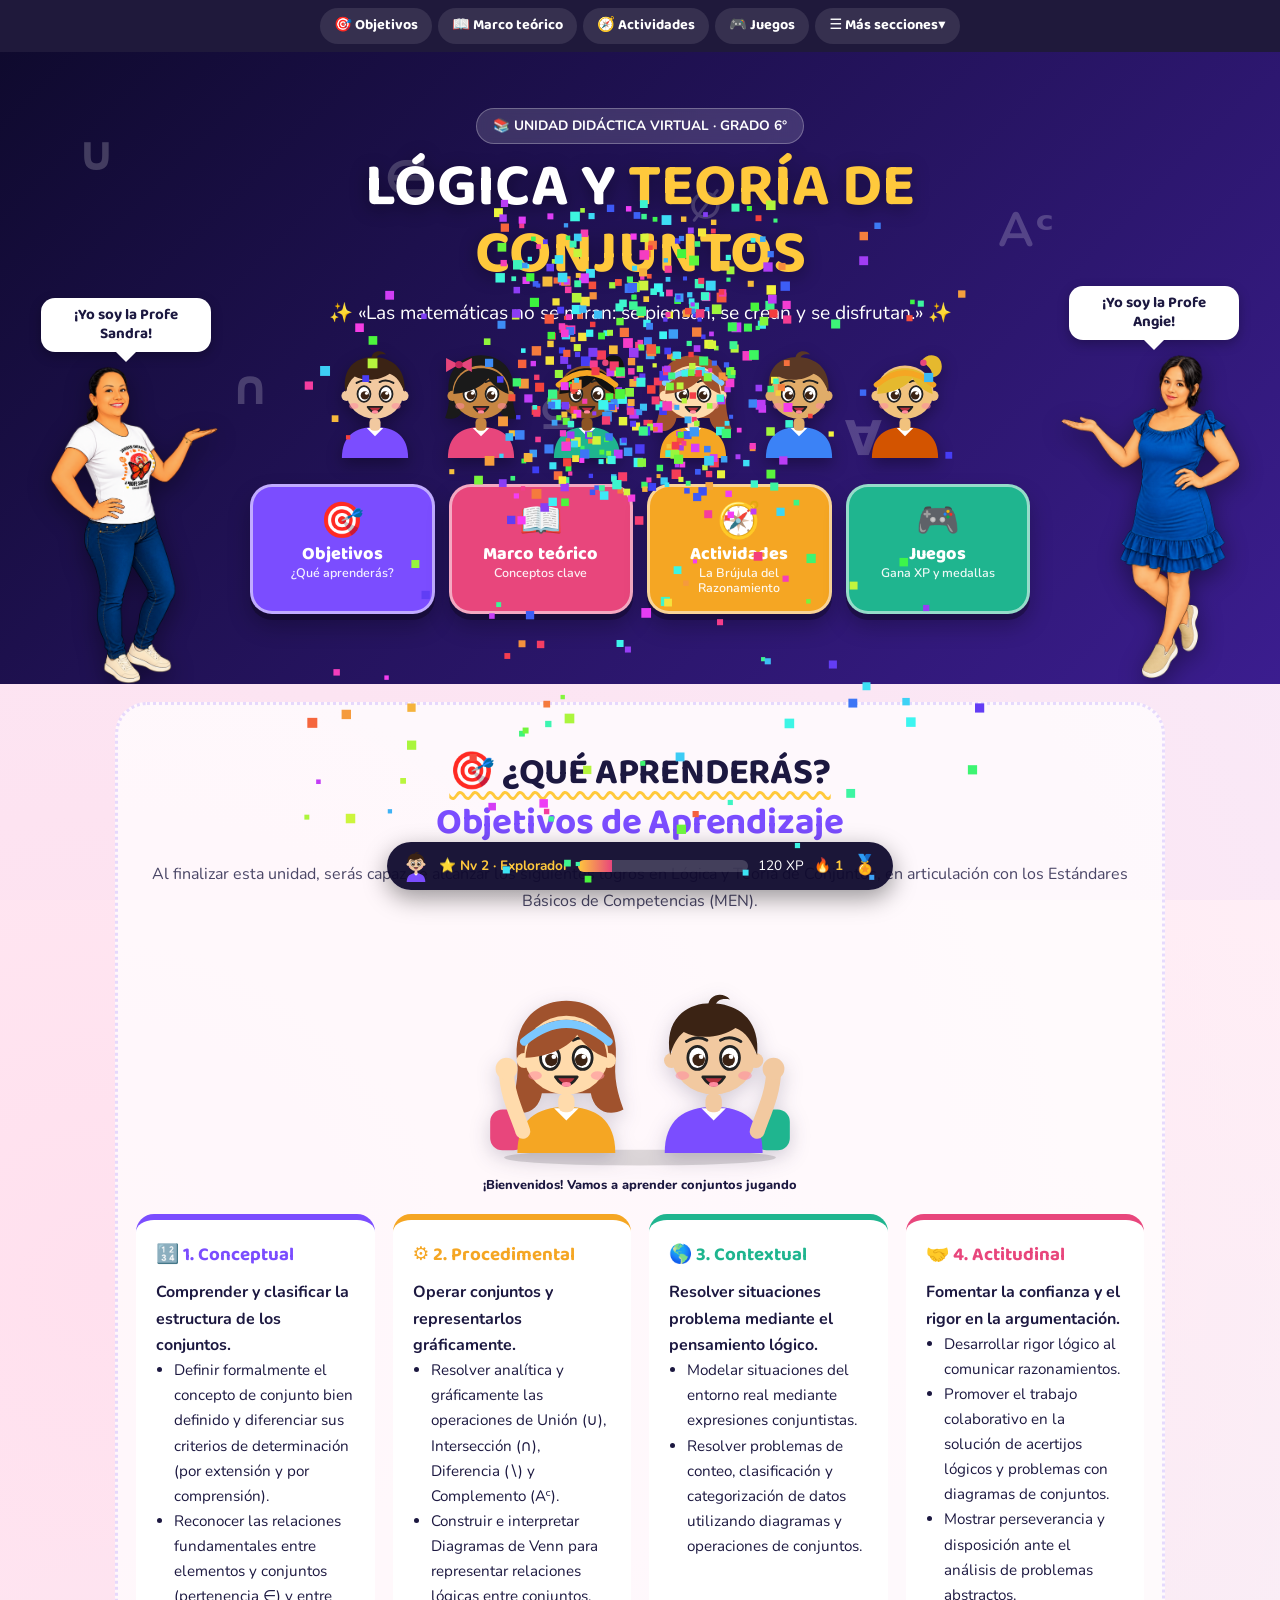
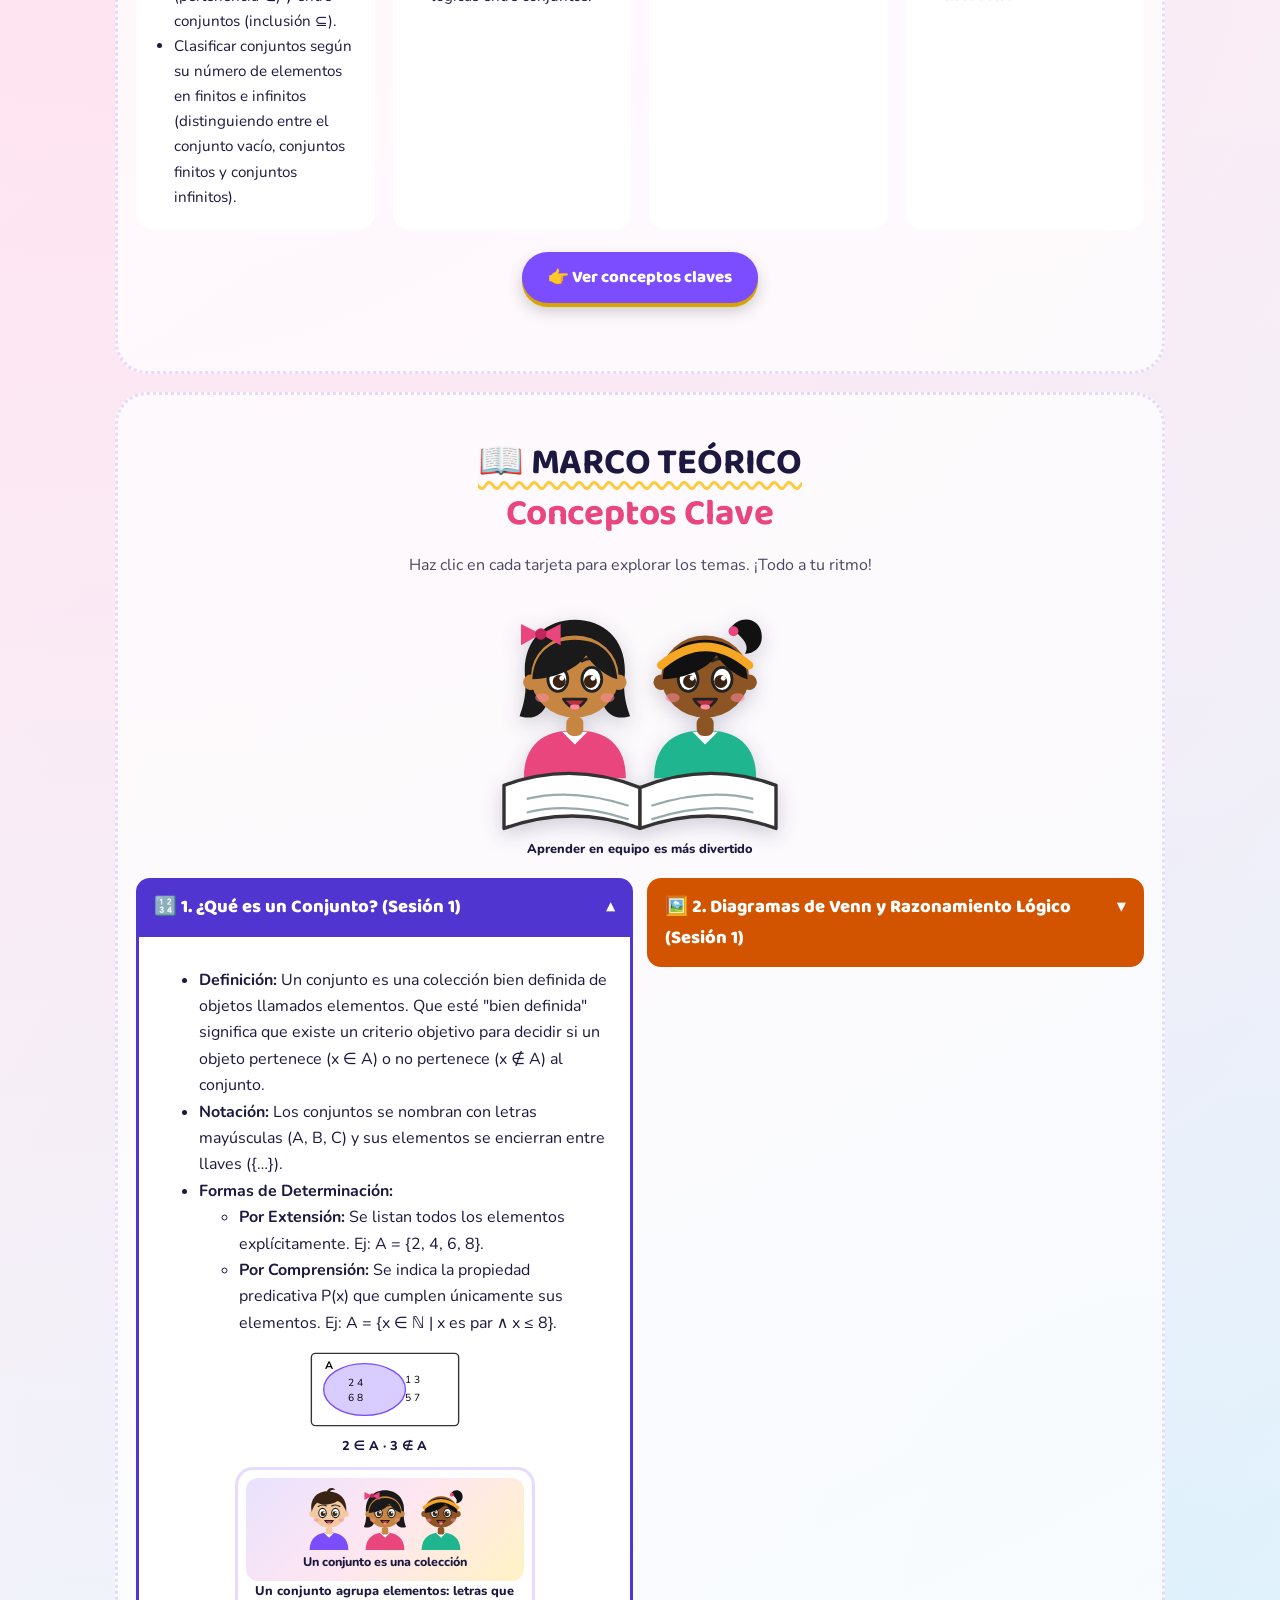
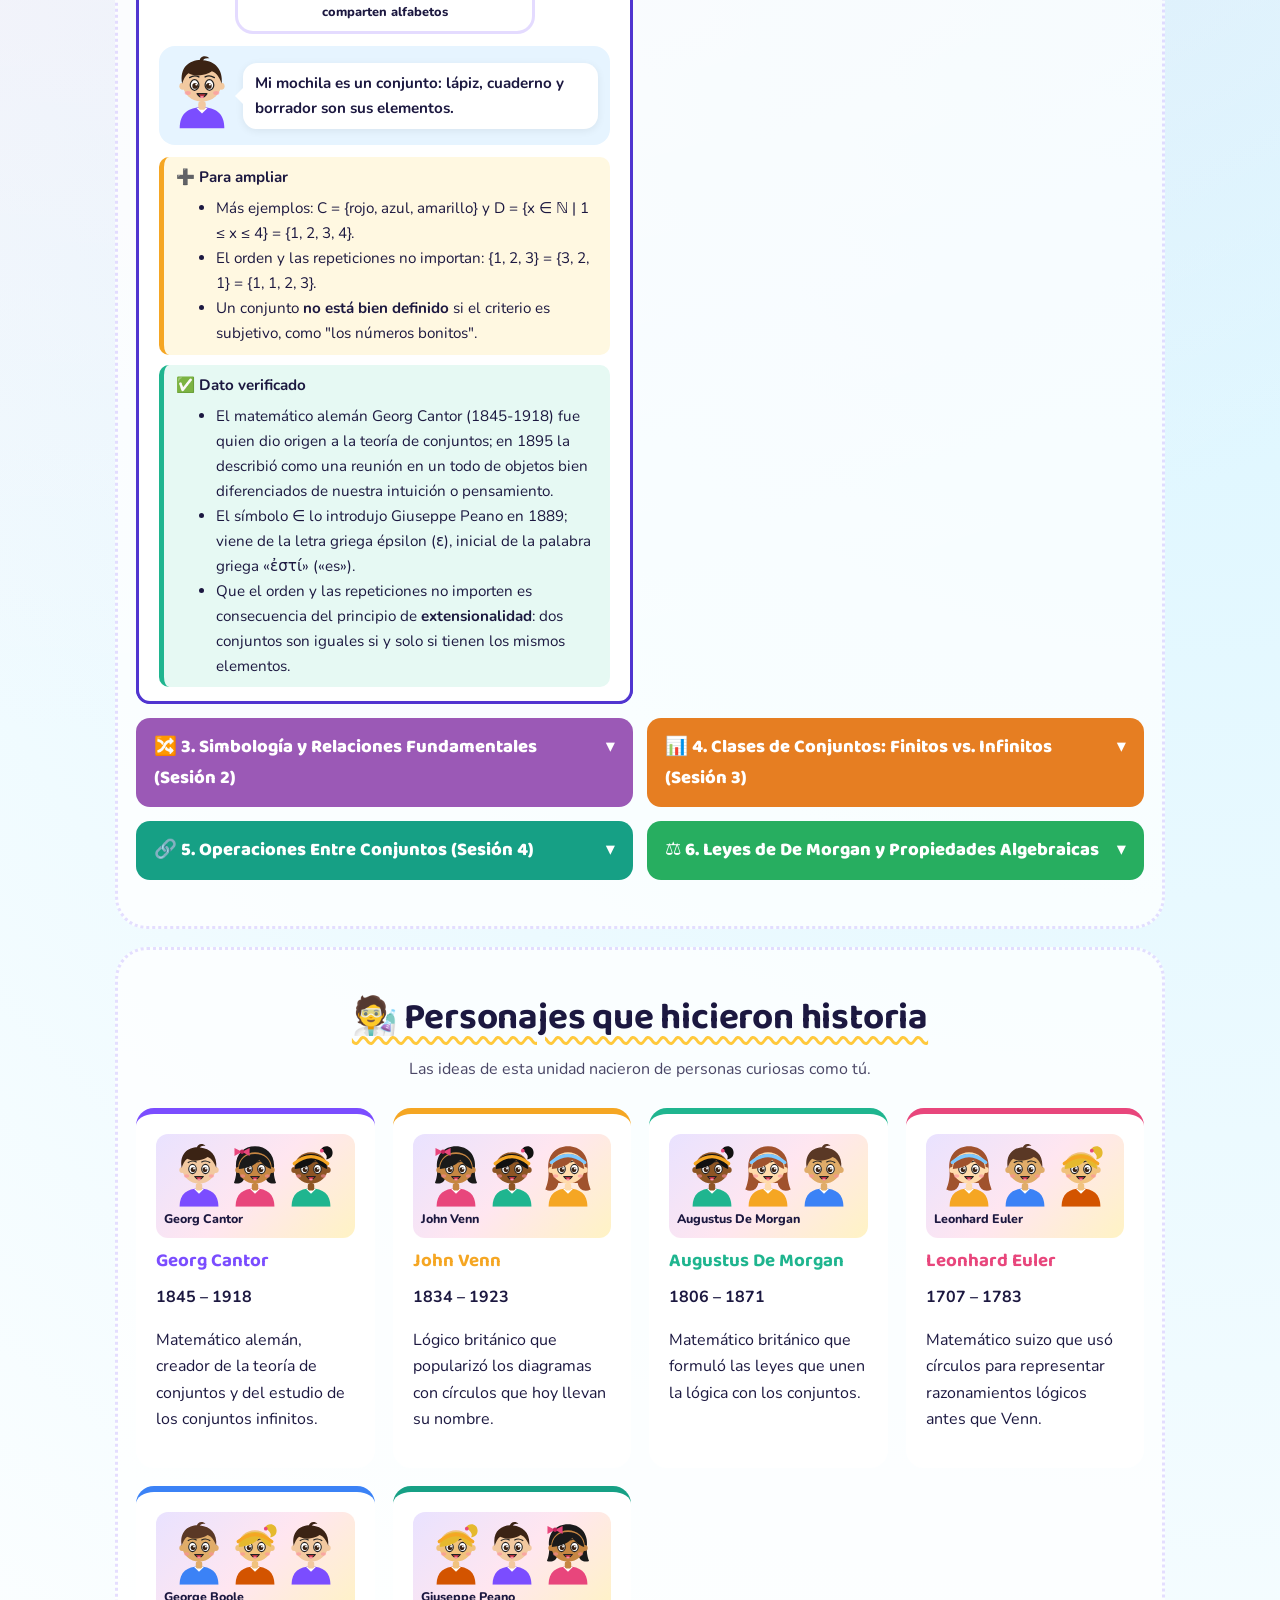
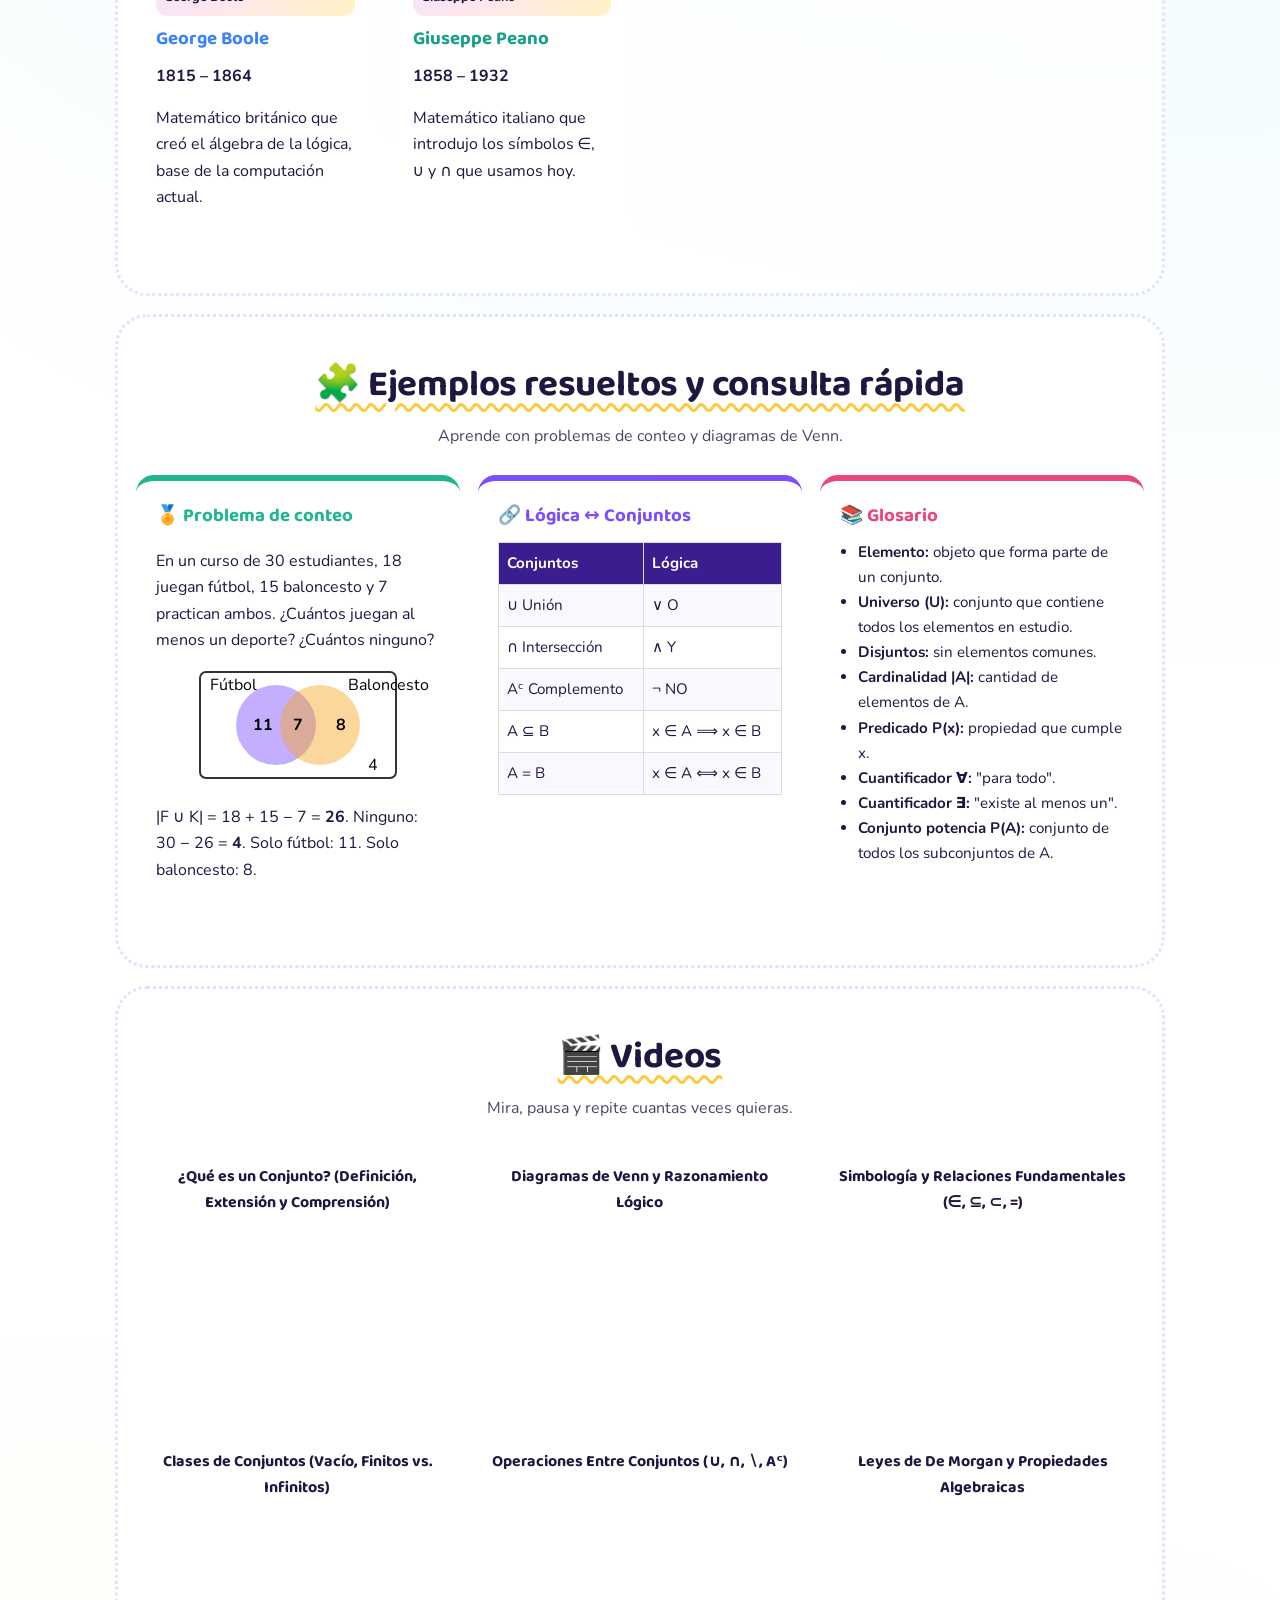
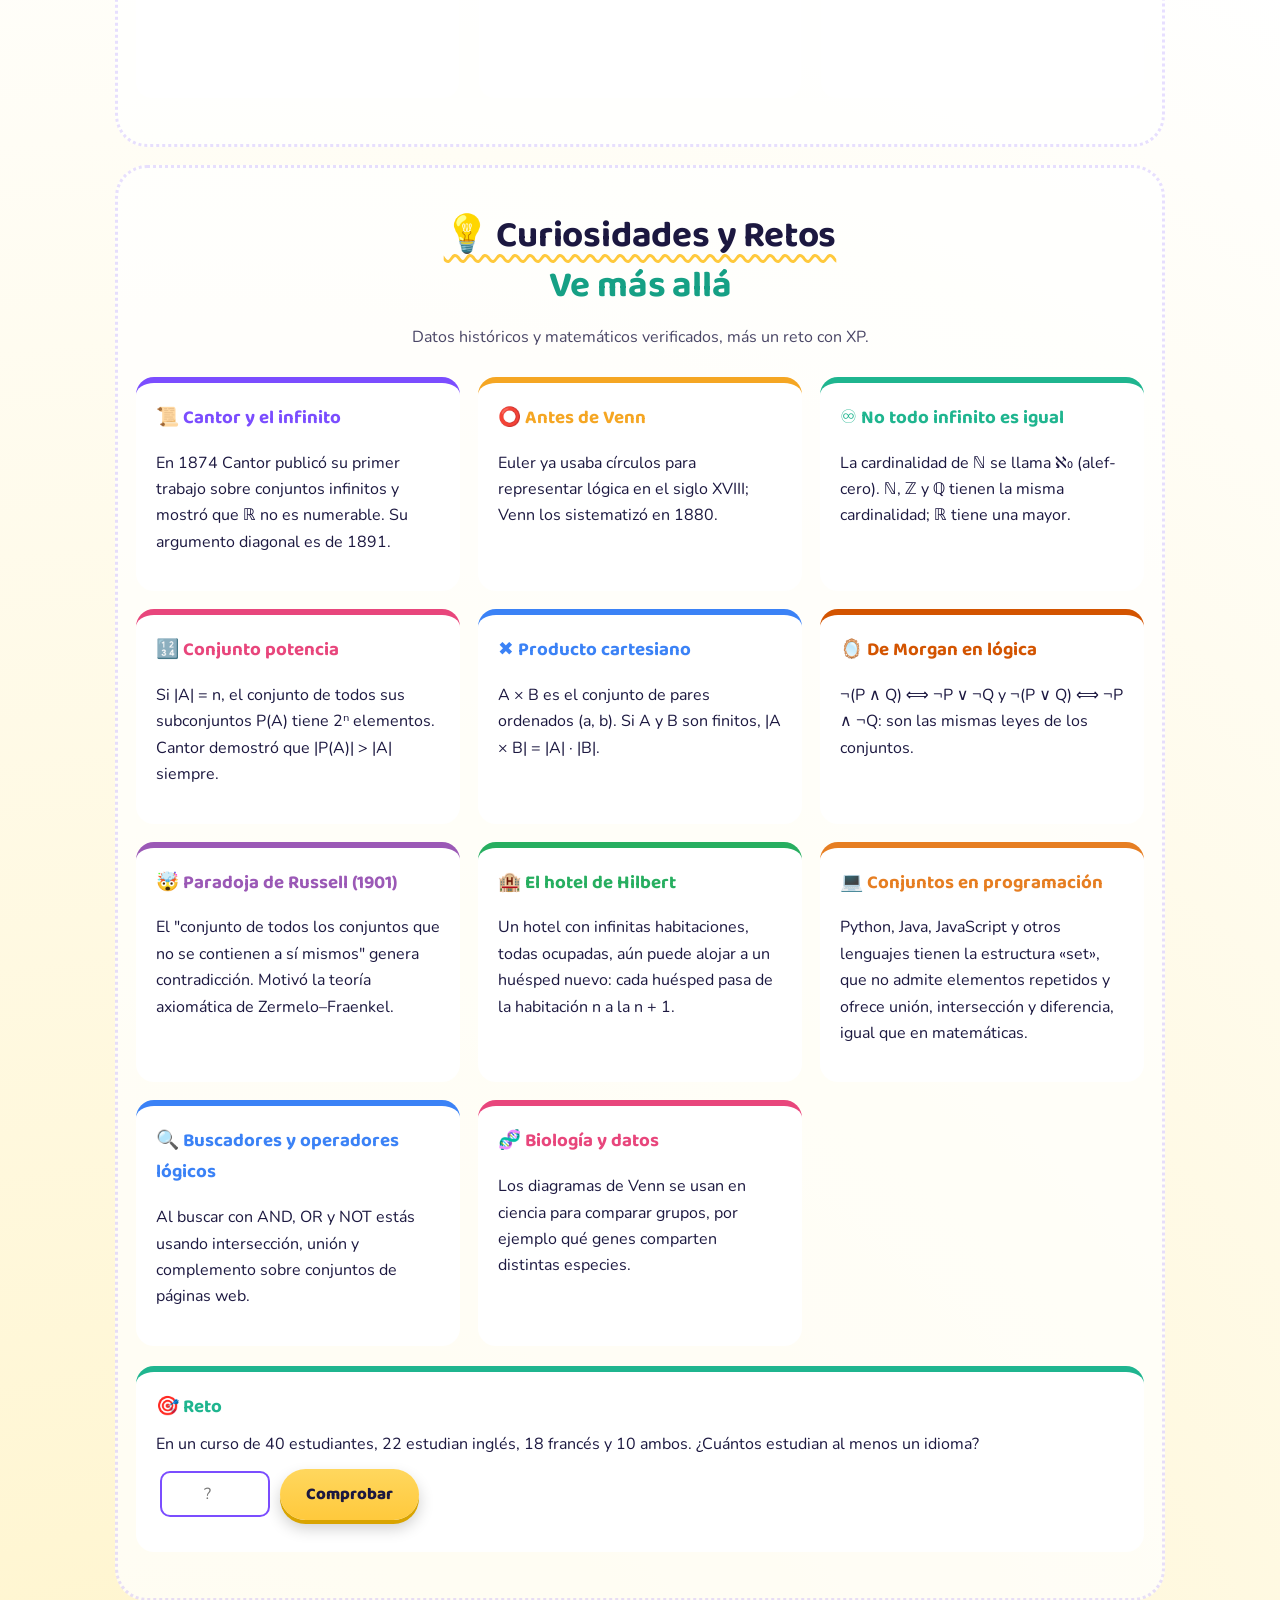
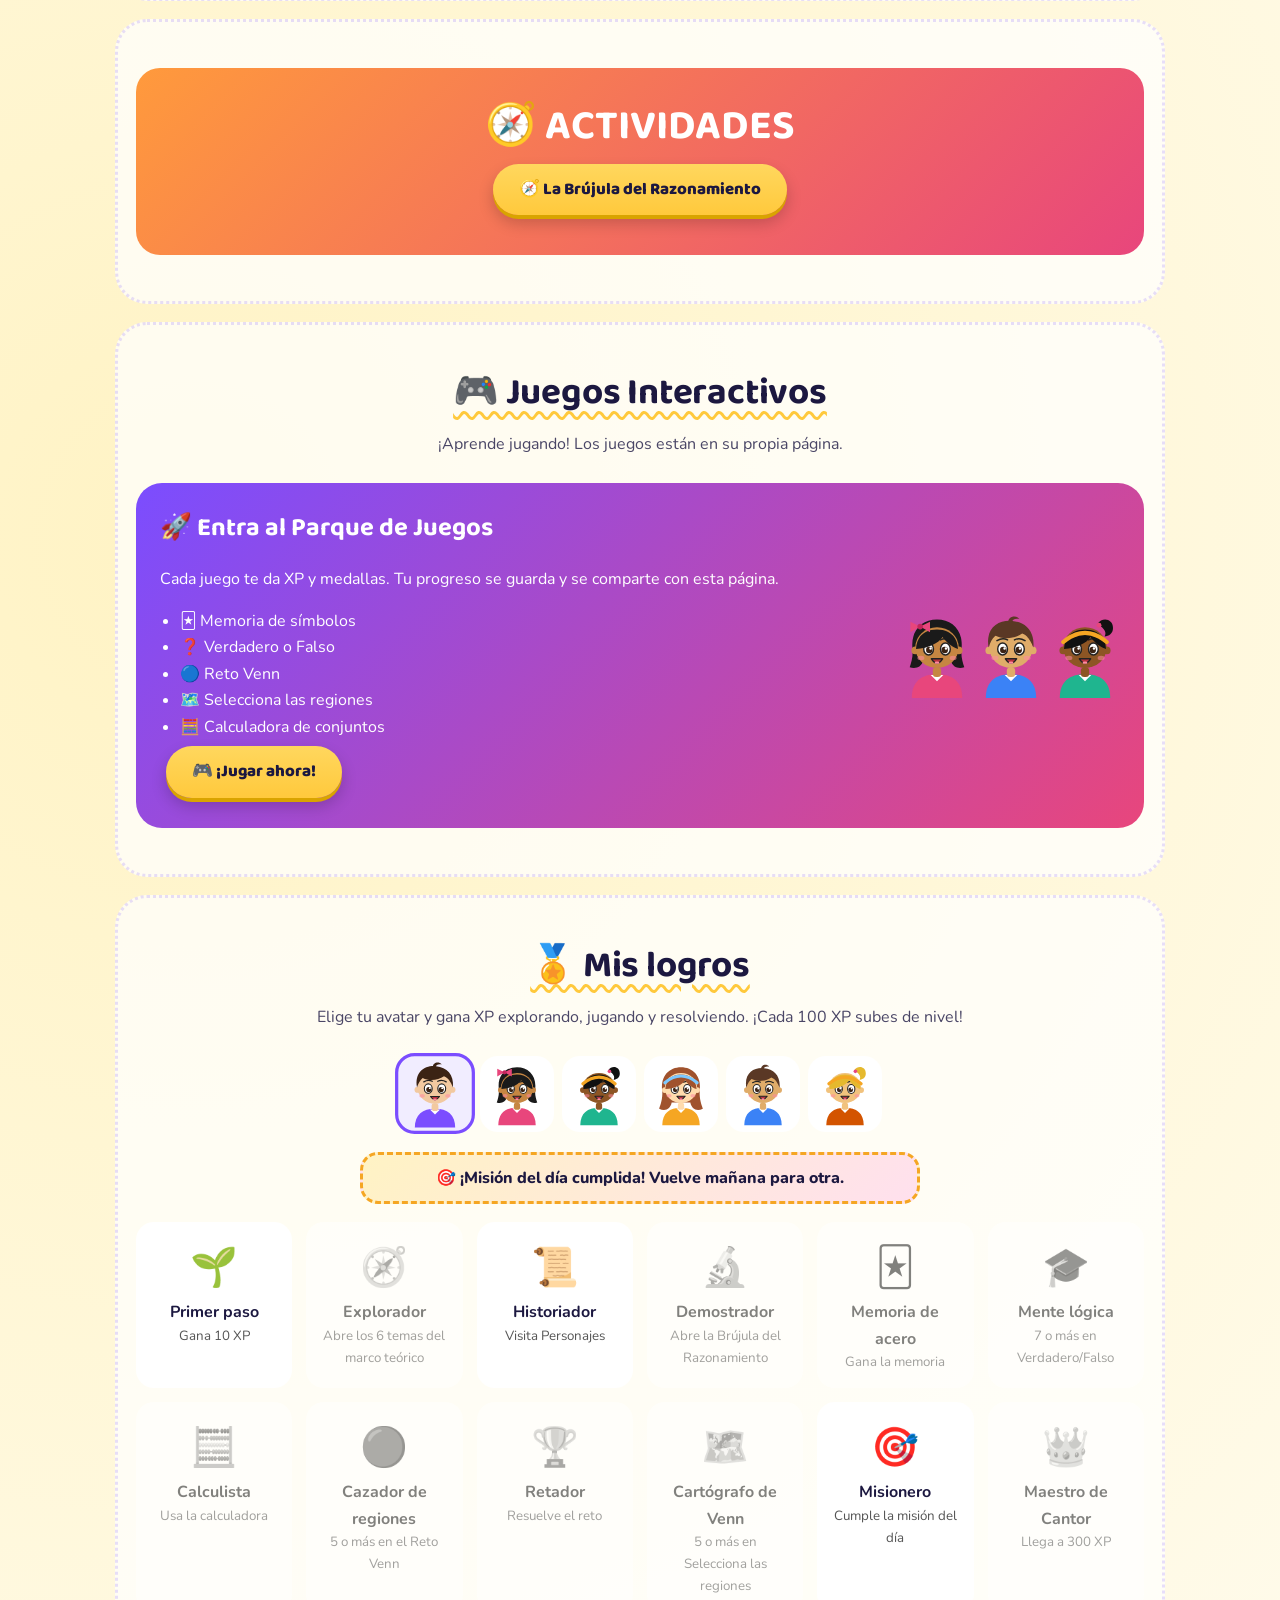
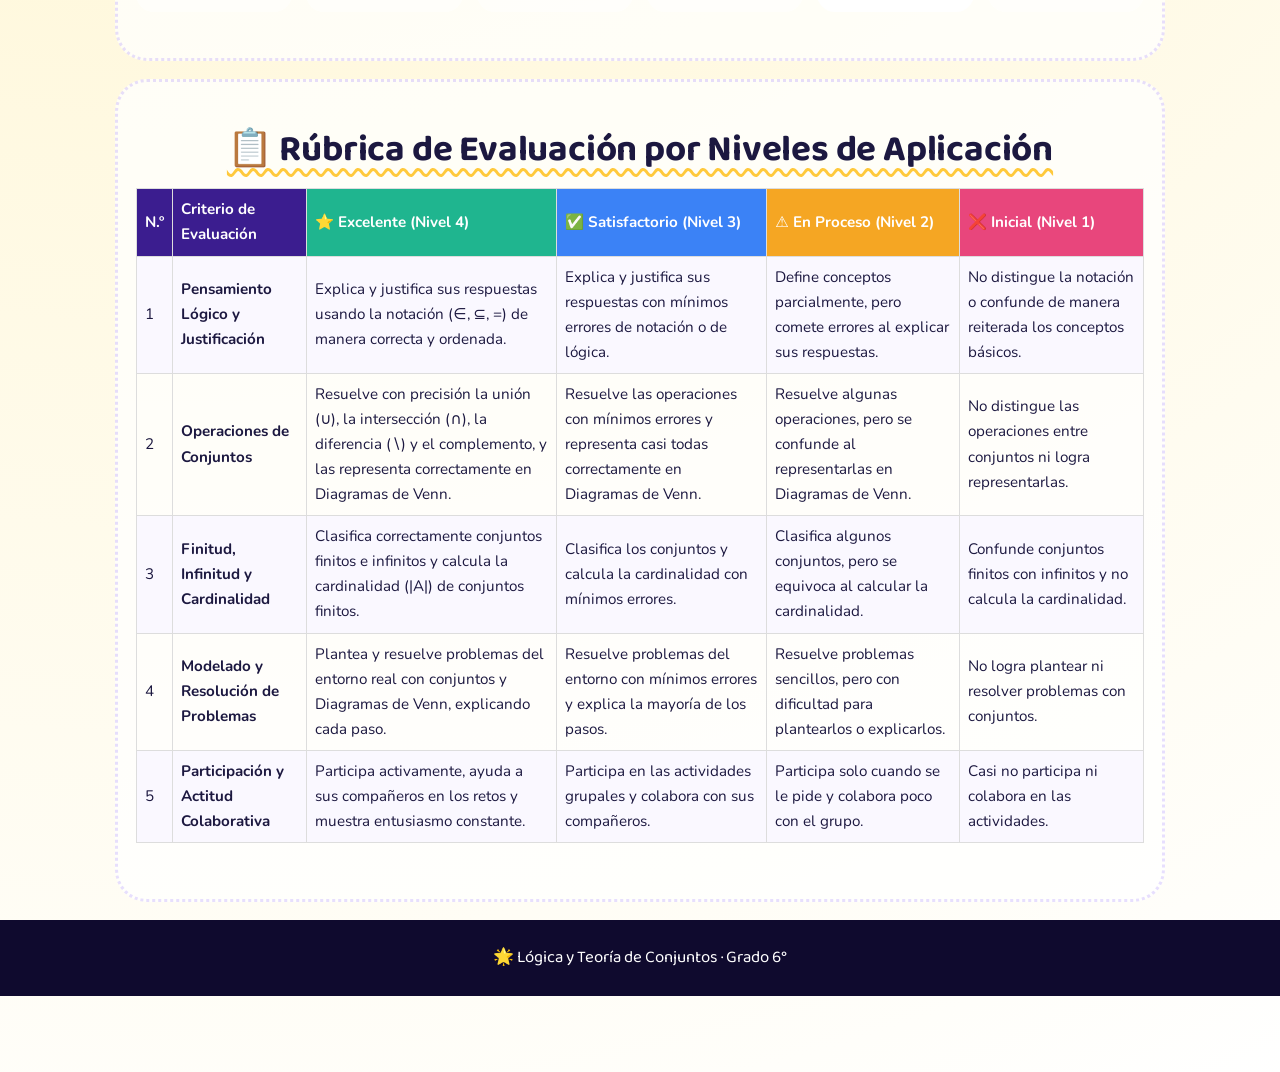
==== commit 5b73162e: "Update session titles for clarity in index.html Corrección de secciones" ====
--- a/index.html
+++ b/index.html
@@ -119,7 +119,7 @@
         <div class="two">
 
             <details style="--c:#5035d0" open>
-                <summary>🔢 1. ¿Qué es un Conjunto?</summary>
+                <summary>🔢 1. ¿Qué es un Conjunto? (Sesión 1)</summary>
                 <div>
                     <ul>
                         <li><b>Definición:</b> Un conjunto es una colección bien definida de objetos llamados elementos.
@@ -181,207 +181,8 @@
                 </div>
             </details>
 
-            <details style="--c:#9b59b6">
-                <summary>🔀 2. Simbología y Relaciones Fundamentales</summary>
-                <div>
-                    <ul>
-                        <li><b>Pertenencia (∈):</b> Relaciona un elemento con un conjunto. Ej: Si A = {1, 3, 5},
-                            entonces 3 ∈ A y 4 ∉ A.</li>
-                        <li><b>Inclusión / Subconjunto (⊆):</b> Relaciona un conjunto con otro conjunto.<div class="f">A
-                                ⊆ B ⟺ ∀x (x ∈ A ⟹ x ∈ B)</div>(Todo elemento de A también pertenece a B).</li>
-                        <li><b>Igualdad de Conjuntos (=):</b> Dos conjuntos son iguales si tienen exactamente los mismos
-                            elementos.</li>
-                    </ul>
-                    <div class="figs">
-                        <figure class="ph"><img loading="lazy"
-                                src="https://commons.wikimedia.org/wiki/Special:FilePath/Venn_A_subset_B.svg?width=320"
-                                alt="Diagrama de Venn: el conjunto A dentro del conjunto B (A ⊆ B)"
-                                data-fb="A ⊆ B: A está dentro de B" data-k="1" onerror="window.fb&&fb(this)">
-                            <figcaption>A ⊆ B: el círculo A queda dentro del círculo B</figcaption>
-                        </figure>
-                    </div>
-                    <div class="kidsay"><span data-kid="1"></span>
-                        <p>Mi curso (A) está dentro del colegio (B): ¡todos los de mi curso son del colegio! A ⊆ B.</p>
-                    </div>
-                    <div class="more"><b>➕ Para ampliar</b>
-                        <ul>
-                            <li><b>∈ vs ⊆:</b> 3 ∈ {1, 3, 5}, pero {3} ⊆ {1, 3, 5}. El primero relaciona elemento y
-                                conjunto; el segundo, conjunto y conjunto.</li>
-                            <li><b>Subconjunto propio (⊂):</b> A ⊂ B si A ⊆ B y A ≠ B.</li>
-                            <li>Un conjunto con n elementos tiene 2ⁿ subconjuntos. Ej: {a, b} tiene 4: ∅, {a}, {b}, {a,
-                                b}.</li>
-                        </ul>
-                    </div>
-                    <div class="fact"><b>✅ Dato verificado</b>
-                        <ul>
-                            <li>La inclusión es <b>reflexiva</b> (A ⊆ A), <b>antisimétrica</b> (A ⊆ B y B ⊆ A ⟹ A = B)
-                                y <b>transitiva</b> (A ⊆ B y B ⊆ C ⟹ A ⊆ C).</li>
-                            <li>En distintos textos, el símbolo ⊂ puede significar «subconjunto» (incluso igual) o
-                                «subconjunto propio»; por eso ⊆ y ⊊ se usan para evitar confusiones.</li>
-                        </ul>
-                    </div>
-                </div>
-            </details>
-
-            <details style="--c:#e67e22">
-                <summary>📊 3. Clases de Conjuntos (Finitos vs. Infinitos)</summary>
-                <div>
-                    <ul>
-                        <li><b>Conjunto Vacío (∅ o {}):</b> Es el conjunto que no posee ningún elemento. Por definición,
-                            el conjunto vacío es subconjunto de cualquier conjunto (∅ ⊆ A).</li>
-                        <li><b>Conjunto Finito:</b> Es aquel cuyo número de elementos (cardinalidad |A|) se puede contar
-                            mediante un número natural n ∈ ℕ. Ej: B = {a, e, i, o, u} ⟹ |B| = 5.</li>
-                        <li><b>Conjunto Infinito:</b> Es aquel que no es finito; su número de elementos es ilimitado.
-                        </li>
-                        <li><b>Ejemplos de conjuntos infinitos de números:</b> Los números naturales (ℕ), enteros (ℤ),
-                            racionales (ℚ) y reales (ℝ).</li>
-                    </ul>
-                    <div class="figs">
-                        <figure><svg viewBox="0 0 220 130">
-                                <ellipse cx="110" cy="65" rx="105" ry="60" fill="#ffd9e6" stroke="#e8467c"
-                                    stroke-width="2" />
-                                <ellipse cx="110" cy="75" rx="80" ry="45" fill="#fff0c2" stroke="#f5a623"
-                                    stroke-width="2" />
-                                <ellipse cx="110" cy="85" rx="55" ry="30" fill="#c8f2e6" stroke="#1fb58f"
-                                    stroke-width="2" />
-                                <ellipse cx="110" cy="92" rx="30" ry="17" fill="#d9ccff" stroke="#7b4dff"
-                                    stroke-width="2" /><text x="110" y="22" text-anchor="middle"
-                                    font-weight="700">ℝ</text><text x="110" y="44" text-anchor="middle"
-                                    font-weight="700">ℚ</text><text x="110" y="68" text-anchor="middle"
-                                    font-weight="700">ℤ</text><text x="110" y="97" text-anchor="middle"
-                                    font-weight="700">ℕ</text>
-                            </svg>
-                            <figcaption>ℕ ⊂ ℤ ⊂ ℚ ⊂ ℝ</figcaption>
-                        </figure>
-                        <figure class="ph"><img loading="lazy"
-                                src="https://commons.wikimedia.org/wiki/Special:FilePath/Hilbert%27s_Hotel.svg?width=320"
-                                alt="Ilustración del Hotel infinito de Hilbert" data-fb="El hotel infinito de Hilbert"
-                                data-k="2" onerror="window.fb&&fb(this)">
-                            <figcaption>El hotel infinito de Hilbert: siempre cabe un huésped más</figcaption>
-                        </figure>
-                    </div>
-                    <div class="kidsay"><span data-kid="2"></span>
-                        <p>Un salón vacío no tiene a nadie: es ∅. ¡Pero una caja con un solo juguete ya es {juguete}!
-                        </p>
-                    </div>
-                    <div class="more"><b>➕ Para ampliar</b>
-                        <ul>
-                            <li><b>Conjunto unitario:</b> tiene un solo elemento. Ej: {7}.</li>
-                            <li>∅ no es lo mismo que {∅}: el primero no tiene elementos y el segundo tiene uno.</li>
-                            <li>Ej: C = {x ∈ ℕ | x es múltiplo de 5} es infinito: {5, 10, 15, …}.</li>
-                        </ul>
-                    </div>
-                    <div class="fact"><b>✅ Dato verificado</b>
-                        <ul>
-                            <li>El símbolo ∅ fue propuesto por André Weil (grupo Bourbaki) en 1939, inspirado en la
-                                letra Ø de los alfabetos danés y noruego.</li>
-                            <li>Un conjunto es infinito si se puede poner en correspondencia biunívoca (biyección) con
-                                una parte propia de sí mismo. Ej: n ↦ 2n relaciona ℕ con los números pares.</li>
-                            <li>ℕ y ℤ tienen la misma cardinalidad (ℵ₀): se pueden ordenar como 0, 1, −1, 2, −2, 3, −3…
-                            </li>
-                            <li>El «Hotel de Hilbert» es una analogía del matemático David Hilbert para explicar que un
-                                infinito numerable «lleno» aún puede recibir nuevos elementos.</li>
-                        </ul>
-                    </div>
-                </div>
-            </details>
-
-            <details style="--c:#16a085">
-                <summary>🔗 4. Operaciones Entre Conjuntos</summary>
-                <div>
-                    <ul>
-                        <li><b>Unión (A ∪ B):</b> Conjunto de elementos que están en A, en B o en ambos.<div class="f">A
-                                ∪ B = {x | x ∈ A ∨ x ∈ B}</div>
-                        </li>
-                        <li><b>Intersección (A ∩ B):</b> Conjunto de elementos comunes que pertenecen simultáneamente a
-                            A y a B.<div class="f">A ∩ B = {x | x ∈ A ∧ x ∈ B}</div>(Si A ∩ B = ∅, los conjuntos se
-                            llaman disjuntos).</li>
-                        <li><b>Diferencia (A ∖ B o A − B):</b> Elementos que pertenecen a A pero no a B.<div class="f">A
-                                ∖ B = {x | x ∈ A ∧ x ∉ B}</div>
-                        </li>
-                        <li><b>Complemento (Aᶜ o A'):</b> Elementos del conjunto universal U que no están en A.<div
-                                class="f">Aᶜ = {x ∈ U | x ∉ A}</div>
-                        </li>
-                    </ul>
-                    <div class="figs">
-                        <figure><svg viewBox="0 0 160 100">
-                                <rect x="2" y="2" width="156" height="96" rx="6" fill="#fff" stroke="#333"
-                                    stroke-width="2" />
-                                <circle cx="62" cy="50" r="32" fill="#7b4dff" fill-opacity=".6" />
-                                <circle cx="98" cy="50" r="32" fill="#7b4dff" fill-opacity=".6" />
-                            </svg>
-                            <figcaption>A ∪ B</figcaption>
-                        </figure>
-                        <figure><svg viewBox="0 0 160 100">
-                                <rect x="2" y="2" width="156" height="96" rx="6" fill="#fff" stroke="#333"
-                                    stroke-width="2" />
-                                <circle cx="62" cy="50" r="32" fill="none" stroke="#333" />
-                                <circle cx="98" cy="50" r="32" fill="none" stroke="#333" />
-                                <clipPath id="cp">
-                                    <circle cx="62" cy="50" r="32" />
-                                </clipPath>
-                                <circle cx="98" cy="50" r="32" fill="#1fb58f" clip-path="url(#cp)" />
-                            </svg>
-                            <figcaption>A ∩ B</figcaption>
-                        </figure>
-                        <figure><svg viewBox="0 0 160 100">
-                                <rect x="2" y="2" width="156" height="96" rx="6" fill="#fff" stroke="#333"
-                                    stroke-width="2" />
-                                <circle cx="62" cy="50" r="32" fill="#f5a623" />
-                                <circle cx="98" cy="50" r="32" fill="#fff" stroke="#333" />
-                            </svg>
-                            <figcaption>A ∖ B</figcaption>
-                        </figure>
-                        <figure><svg viewBox="0 0 160 100">
-                                <rect x="2" y="2" width="156" height="96" rx="6" fill="#e8467c" stroke="#333"
-                                    stroke-width="2" />
-                                <circle cx="62" cy="50" r="32" fill="#fff" stroke="#333" />
-                            </svg>
-                            <figcaption>Aᶜ</figcaption>
-                        </figure>
-                        <figure><img loading="lazy"
-                                src="https://commons.wikimedia.org/wiki/Special:FilePath/Venn0001.svg?width=260"
-                                alt="Intersección de dos conjuntos" data-fb="Intersección" data-k="3"
-                                onerror="window.fb&&fb(this)">
-                            <figcaption>Intersección</figcaption>
-                        </figure>
-                        <figure><img loading="lazy"
-                                src="https://commons.wikimedia.org/wiki/Special:FilePath/Venn0111.svg?width=260"
-                                alt="Unión de dos conjuntos" data-fb="Unión" data-k="4" onerror="window.fb&&fb(this)">
-                            <figcaption>Unión</figcaption>
-                        </figure>
-                        <figure><img loading="lazy"
-                                src="https://commons.wikimedia.org/wiki/Special:FilePath/Venn0110.svg?width=260"
-                                alt="Diferencia simétrica de dos conjuntos" data-fb="Diferencia simétrica" data-k="5"
-                                onerror="window.fb&&fb(this)">
-                            <figcaption>A Δ B</figcaption>
-                        </figure>
-                    </div>
-                    <div class="kidsay"><span data-kid="3"></span>
-                        <p>Si Ana y yo juntamos nuestras canicas, hacemos la unión. Las que ambos tenemos iguales son la
-                            intersección.</p>
-                    </div>
-                    <div class="more"><b>➕ Para ampliar</b>
-                        <ul>
-                            <li><b>Ejemplo:</b> A = {1, 2, 3, 4} y B = {3, 4, 5, 6}.<br>A ∪ B = {1, 2, 3, 4, 5, 6} · A ∩
-                                B = {3, 4} · A ∖ B = {1, 2} · B ∖ A = {5, 6}</li>
-                            <li><b>Diferencia simétrica:</b> A Δ B = (A ∖ B) ∪ (B ∖ A) = {1, 2, 5, 6}.</li>
-                            <li><b>Cardinalidad de la unión:</b> |A ∪ B| = |A| + |B| − |A ∩ B|.</li>
-                        </ul>
-                    </div>
-                    <div class="fact"><b>✅ Dato verificado</b>
-                        <ul>
-                            <li>Los símbolos ∪ e ∩ fueron introducidos por Giuseppe Peano en 1888.</li>
-                            <li>La diferencia A ∖ B también se puede escribir como A ∩ Bᶜ.</li>
-                            <li>El producto cartesiano A × B es otra operación: reúne todos los pares ordenados (a, b)
-                                con a ∈ A y b ∈ B.</li>
-                        </ul>
-                    </div>
-                </div>
-            </details>
-
             <details style="--c:#d35400">
-                <summary>🖼️ 5. Diagramas de Venn y Razonamiento Lógico</summary>
+                <summary>🖼️ 2. Diagramas de Venn y Razonamiento Lógico (Sesión 1)</summary>
                 <div>
                     <ul>
                         <li><b>Diagramas de Venn:</b> Representaciones gráficas planas (usualmente círculos dentro de un
@@ -434,6 +235,205 @@
                                 hay 4 regiones (incluida la exterior) y con 3 círculos hay 8.</li>
                             <li>Estas ideas conectan la lógica con la electrónica: las compuertas AND, OR y NOT de los
                                 circuitos digitales siguen ∩, ∪ y complemento.</li>
+                        </ul>
+                    </div>
+                </div>
+            </details>
+
+            <details style="--c:#9b59b6">
+                <summary>🔀 3. Simbología y Relaciones Fundamentales (Sesión 2)</summary>
+                <div>
+                    <ul>
+                        <li><b>Pertenencia (∈):</b> Relaciona un elemento con un conjunto. Ej: Si A = {1, 3, 5},
+                            entonces 3 ∈ A y 4 ∉ A.</li>
+                        <li><b>Inclusión / Subconjunto (⊆):</b> Relaciona un conjunto con otro conjunto.<div class="f">A
+                                ⊆ B ⟺ ∀x (x ∈ A ⟹ x ∈ B)</div>(Todo elemento de A también pertenece a B).</li>
+                        <li><b>Igualdad de Conjuntos (=):</b> Dos conjuntos son iguales si tienen exactamente los mismos
+                            elementos.</li>
+                    </ul>
+                    <div class="figs">
+                        <figure class="ph"><img loading="lazy"
+                                src="https://commons.wikimedia.org/wiki/Special:FilePath/Venn_A_subset_B.svg?width=320"
+                                alt="Diagrama de Venn: el conjunto A dentro del conjunto B (A ⊆ B)"
+                                data-fb="A ⊆ B: A está dentro de B" data-k="1" onerror="window.fb&&fb(this)">
+                            <figcaption>A ⊆ B: el círculo A queda dentro del círculo B</figcaption>
+                        </figure>
+                    </div>
+                    <div class="kidsay"><span data-kid="1"></span>
+                        <p>Mi curso (A) está dentro del colegio (B): ¡todos los de mi curso son del colegio! A ⊆ B.</p>
+                    </div>
+                    <div class="more"><b>➕ Para ampliar</b>
+                        <ul>
+                            <li><b>∈ vs ⊆:</b> 3 ∈ {1, 3, 5}, pero {3} ⊆ {1, 3, 5}. El primero relaciona elemento y
+                                conjunto; el segundo, conjunto y conjunto.</li>
+                            <li><b>Subconjunto propio (⊂):</b> A ⊂ B si A ⊆ B y A ≠ B.</li>
+                            <li>Un conjunto con n elementos tiene 2ⁿ subconjuntos. Ej: {a, b} tiene 4: ∅, {a}, {b}, {a,
+                                b}.</li>
+                        </ul>
+                    </div>
+                    <div class="fact"><b>✅ Dato verificado</b>
+                        <ul>
+                            <li>La inclusión es <b>reflexiva</b> (A ⊆ A), <b>antisimétrica</b> (A ⊆ B y B ⊆ A ⟹ A = B)
+                                y <b>transitiva</b> (A ⊆ B y B ⊆ C ⟹ A ⊆ C).</li>
+                            <li>En distintos textos, el símbolo ⊂ puede significar «subconjunto» (incluso igual) o
+                                «subconjunto propio»; por eso ⊆ y ⊊ se usan para evitar confusiones.</li>
+                        </ul>
+                    </div>
+                </div>
+            </details>
+
+            <details style="--c:#e67e22">
+                <summary>📊 4. Clases de Conjuntos: Finitos vs. Infinitos (Sesión 3)</summary>
+                <div>
+                    <ul>
+                        <li><b>Conjunto Vacío (∅ o {}):</b> Es el conjunto que no posee ningún elemento. Por definición,
+                            el conjunto vacío es subconjunto de cualquier conjunto (∅ ⊆ A).</li>
+                        <li><b>Conjunto Finito:</b> Es aquel cuyo número de elementos (cardinalidad |A|) se puede contar
+                            mediante un número natural n ∈ ℕ. Ej: B = {a, e, i, o, u} ⟹ |B| = 5.</li>
+                        <li><b>Conjunto Infinito:</b> Es aquel que no es finito; su número de elementos es ilimitado.
+                        </li>
+                        <li><b>Ejemplos de conjuntos infinitos de números:</b> Los números naturales (ℕ), enteros (ℤ),
+                            racionales (ℚ) y reales (ℝ).</li>
+                    </ul>
+                    <div class="figs">
+                        <figure><svg viewBox="0 0 220 130">
+                                <ellipse cx="110" cy="65" rx="105" ry="60" fill="#ffd9e6" stroke="#e8467c"
+                                    stroke-width="2" />
+                                <ellipse cx="110" cy="75" rx="80" ry="45" fill="#fff0c2" stroke="#f5a623"
+                                    stroke-width="2" />
+                                <ellipse cx="110" cy="85" rx="55" ry="30" fill="#c8f2e6" stroke="#1fb58f"
+                                    stroke-width="2" />
+                                <ellipse cx="110" cy="92" rx="30" ry="17" fill="#d9ccff" stroke="#7b4dff"
+                                    stroke-width="2" /><text x="110" y="22" text-anchor="middle"
+                                    font-weight="700">ℝ</text><text x="110" y="44" text-anchor="middle"
+                                    font-weight="700">ℚ</text><text x="110" y="68" text-anchor="middle"
+                                    font-weight="700">ℤ</text><text x="110" y="97" text-anchor="middle"
+                                    font-weight="700">ℕ</text>
+                            </svg>
+                            <figcaption>ℕ ⊂ ℤ ⊂ ℚ ⊂ ℝ</figcaption>
+                        </figure>
+                        <figure class="ph"><img loading="lazy"
+                                src="https://commons.wikimedia.org/wiki/Special:FilePath/Hilbert%27s_Hotel.svg?width=320"
+                                alt="Ilustración del Hotel infinito de Hilbert" data-fb="El hotel infinito de Hilbert"
+                                data-k="2" onerror="window.fb&&fb(this)">
+                            <figcaption>El hotel infinito de Hilbert: siempre cabe un huésped más</figcaption>
+                        </figure>
+                    </div>
+                    <div class="kidsay"><span data-kid="2"></span>
+                        <p>Un salón vacío no tiene a nadie: es ∅. ¡Pero una caja con un solo juguete ya es {juguete}!
+                        </p>
+                    </div>
+                    <div class="more"><b>➕ Para ampliar</b>
+                        <ul>
+                            <li><b>Conjunto unitario:</b> tiene un solo elemento. Ej: {7}.</li>
+                            <li>∅ no es lo mismo que {∅}: el primero no tiene elementos y el segundo tiene uno.</li>
+                            <li>Ej: C = {x ∈ ℕ | x es múltiplo de 5} es infinito: {5, 10, 15, …}.</li>
+                        </ul>
+                    </div>
+                    <div class="fact"><b>✅ Dato verificado</b>
+                        <ul>
+                            <li>El símbolo ∅ fue propuesto por André Weil (grupo Bourbaki) en 1939, inspirado en la
+                                letra Ø de los alfabetos danés y noruego.</li>
+                            <li>Un conjunto es infinito si se puede poner en correspondencia biunívoca (biyección) con
+                                una parte propia de sí mismo. Ej: n ↦ 2n relaciona ℕ con los números pares.</li>
+                            <li>ℕ y ℤ tienen la misma cardinalidad (ℵ₀): se pueden ordenar como 0, 1, −1, 2, −2, 3, −3…
+                            </li>
+                            <li>El «Hotel de Hilbert» es una analogía del matemático David Hilbert para explicar que un
+                                infinito numerable «lleno» aún puede recibir nuevos elementos.</li>
+                        </ul>
+                    </div>
+                </div>
+            </details>
+
+            <details style="--c:#16a085">
+                <summary>🔗 5. Operaciones Entre Conjuntos (Sesión 4)</summary>
+                <div>
+                    <ul>
+                        <li><b>Unión (A ∪ B):</b> Conjunto de elementos que están en A, en B o en ambos.<div class="f">A
+                                ∪ B = {x | x ∈ A ∨ x ∈ B}</div>
+                        </li>
+                        <li><b>Intersección (A ∩ B):</b> Conjunto de elementos comunes que pertenecen simultáneamente a
+                            A y a B.<div class="f">A ∩ B = {x | x ∈ A ∧ x ∈ B}</div>(Si A ∩ B = ∅, los conjuntos se
+                            llaman disjuntos).</li>
+                        <li><b>Diferencia (A ∖ B o A − B):</b> Elementos que pertenecen a A pero no a B.<div class="f">A
+                                ∖ B = {x | x ∈ A ∧ x ∉ B}</div>
+                        </li>
+                        <li><b>Complemento (Aᶜ o A'):</b> Elementos del conjunto universal U que no están en A.<div
+                                class="f">Aᶜ = {x ∈ U | x ∉ A}</div>
+                        </li>
+                    </ul>
+                    <div class="figs">
+                        <figure><svg viewBox="0 0 160 100">
+                                <rect x="2" y="2" width="156" height="96" rx="6" fill="#fff" stroke="#333"
+                                    stroke-width="2" />
+                                <circle cx="62" cy="50" r="32" fill="#7b4dff" fill-opacity=".6" />
+                                <circle cx="98" cy="50" r="32" fill="#7b4dff" fill-opacity=".6" />
+                            </svg>
+                            <figcaption>A ∪ B</figcaption>
+                        </figure>
+                        <figure><svg viewBox="0 0 160 100">
+                                <rect x="2" y="2" width="156" height="96" rx="6" fill="#fff" stroke="#333"
+                                    stroke-width="2" />
+                                <circle cx="62" cy="50" r="32" fill="none" stroke="#333" />
+                                <circle cx="98" cy="50" r="32" fill="none" stroke="#333" />
+                                <clipPath id="cp">
+                                    <circle cx="62" cy="50" r="32" />
+                                </clipPath>
+                                <circle cx="98" cy="50" r="32" fill="#1fb58f" clip-path="url(#cp)" />
+                            </svg>
+                            <figcaption>A ∩ B</figcaption>
+                        </figure>
+                        <figure><svg viewBox="0 0 160 100">
+                                <rect x="2" y="2" width="156" height="96" rx="6" fill="#fff" stroke="#333"
+                                    stroke-width="2" />
+                                <circle cx="62" cy="50" r="32" fill="#f5a623" />
+                                <circle cx="98" cy="50" r="32" fill="#fff" stroke="#333" />
+                            </svg>
+                            <figcaption>A ∖ B</figcaption>
+                        </figure>
+                        <figure><svg viewBox="0 0 160 100">
+                                <rect x="2" y="2" width="156" height="96" rx="6" fill="#e8467c" stroke="#333"
+                                    stroke-width="2" />
+                                <circle cx="62" cy="50" r="32" fill="#fff" stroke="#333" />
+                            </svg>
+                            <figcaption>Aᶜ</figcaption>
+                        </figure>
+                        <figure><img loading="lazy"
+                                src="https://commons.wikimedia.org/wiki/Special:FilePath/Venn0001.svg?width=260"
+                                alt="Intersección de dos conjuntos" data-fb="Intersección" data-k="3"
+                                onerror="window.fb&&fb(this)">
+                            <figcaption>Intersección</figcaption>
+                        </figure>
+                        <figure><img loading="lazy"
+                                src="https://commons.wikimedia.org/wiki/Special:FilePath/Venn0111.svg?width=260"
+                                alt="Unión de dos conjuntos" data-fb="Unión" data-k="4" onerror="window.fb&&fb(this)">
+                            <figcaption>Unión</figcaption>
+                        </figure>
+                        <figure><img loading="lazy"
+                                src="https://commons.wikimedia.org/wiki/Special:FilePath/Venn0110.svg?width=260"
+                                alt="Diferencia simétrica de dos conjuntos" data-fb="Diferencia simétrica" data-k="5"
+                                onerror="window.fb&&fb(this)">
+                            <figcaption>A Δ B</figcaption>
+                        </figure>
+                    </div>
+                    <div class="kidsay"><span data-kid="3"></span>
+                        <p>Si Ana y yo juntamos nuestras canicas, hacemos la unión. Las que ambos tenemos iguales son la
+                            intersección.</p>
+                    </div>
+                    <div class="more"><b>➕ Para ampliar</b>
+                        <ul>
+                            <li><b>Ejemplo:</b> A = {1, 2, 3, 4} y B = {3, 4, 5, 6}.<br>A ∪ B = {1, 2, 3, 4, 5, 6} · A ∩
+                                B = {3, 4} · A ∖ B = {1, 2} · B ∖ A = {5, 6}</li>
+                            <li><b>Diferencia simétrica:</b> A Δ B = (A ∖ B) ∪ (B ∖ A) = {1, 2, 5, 6}.</li>
+                            <li><b>Cardinalidad de la unión:</b> |A ∪ B| = |A| + |B| − |A ∩ B|.</li>
+                        </ul>
+                    </div>
+                    <div class="fact"><b>✅ Dato verificado</b>
+                        <ul>
+                            <li>Los símbolos ∪ e ∩ fueron introducidos por Giuseppe Peano en 1888.</li>
+                            <li>La diferencia A ∖ B también se puede escribir como A ∩ Bᶜ.</li>
+                            <li>El producto cartesiano A × B es otra operación: reúne todos los pares ordenados (a, b)
+                                con a ∈ A y b ∈ B.</li>
                         </ul>
                     </div>
                 </div>
@@ -623,6 +623,10 @@
                     src="https://www.youtube.com/embed/RHHA-bDhfGw" allowfullscreen loading="lazy"></iframe>
             </div>
             <div>
+                <h4>Diagramas de Venn y Razonamiento Lógico</h4><iframe title="Diagramas de Venn"
+                    src="https://www.youtube.com/embed/YZRRUFG2UOY" allowfullscreen loading="lazy"></iframe>
+            </div>
+            <div>
                 <h4>Simbología y Relaciones Fundamentales (∈, ⊆, ⊂, =)</h4><iframe
                     title="Simbología y Relaciones Fundamentales" src="https://www.youtube.com/embed/MY24oAocK4c"
                     allowfullscreen loading="lazy"></iframe>
@@ -634,10 +638,6 @@
             <div>
                 <h4>Operaciones Entre Conjuntos (∪, ∩, ∖, Aᶜ)</h4><iframe title="Operaciones Entre Conjuntos"
                     src="https://www.youtube.com/embed/nRfQ7a8GMF0" allowfullscreen loading="lazy"></iframe>
-            </div>
-            <div>
-                <h4>Diagramas de Venn y Razonamiento Lógico</h4><iframe title="Diagramas de Venn"
-                    src="https://www.youtube.com/embed/YZRRUFG2UOY" allowfullscreen loading="lazy"></iframe>
             </div>
             <div>
                 <h4>Leyes de De Morgan y Propiedades Algebraicas</h4><iframe title="Leyes de De Morgan"
@@ -783,4 +783,4 @@
     <script src="script.js"></script>
 </body>
 
-</html>+</html>
